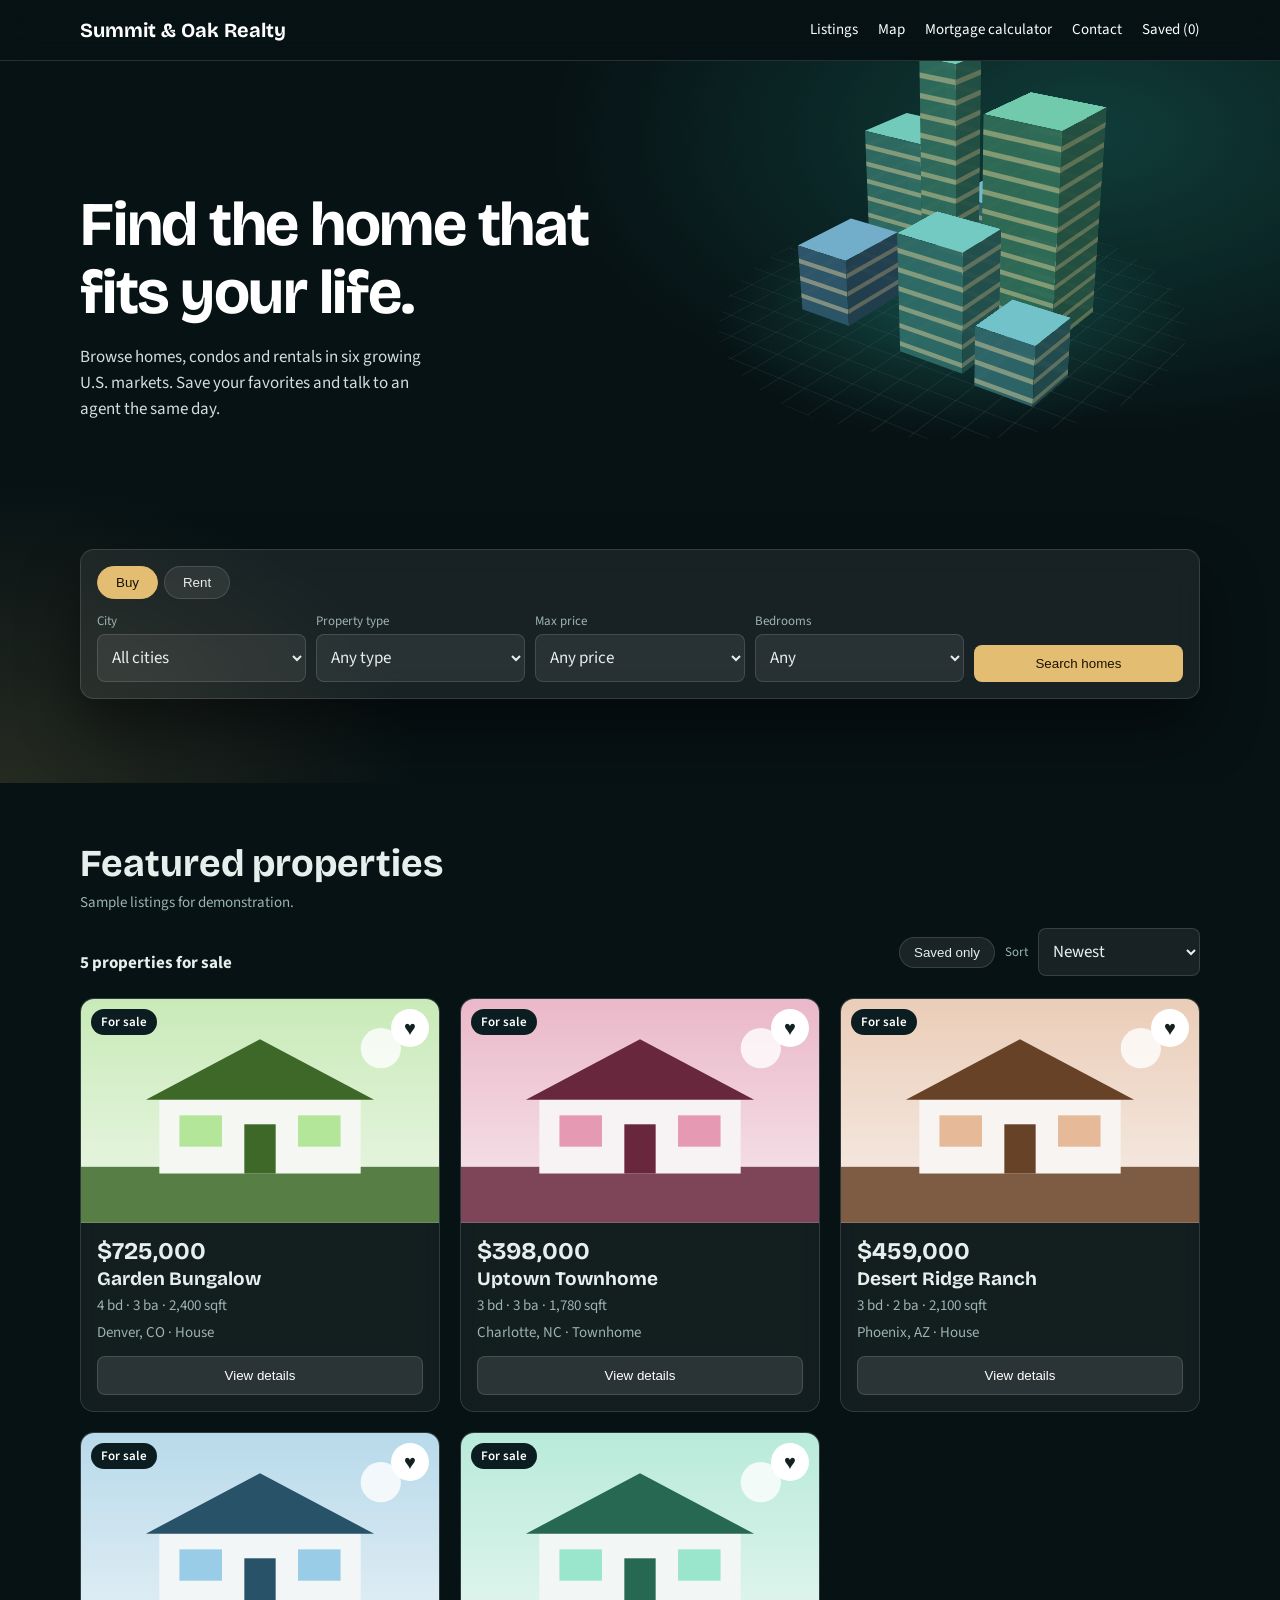
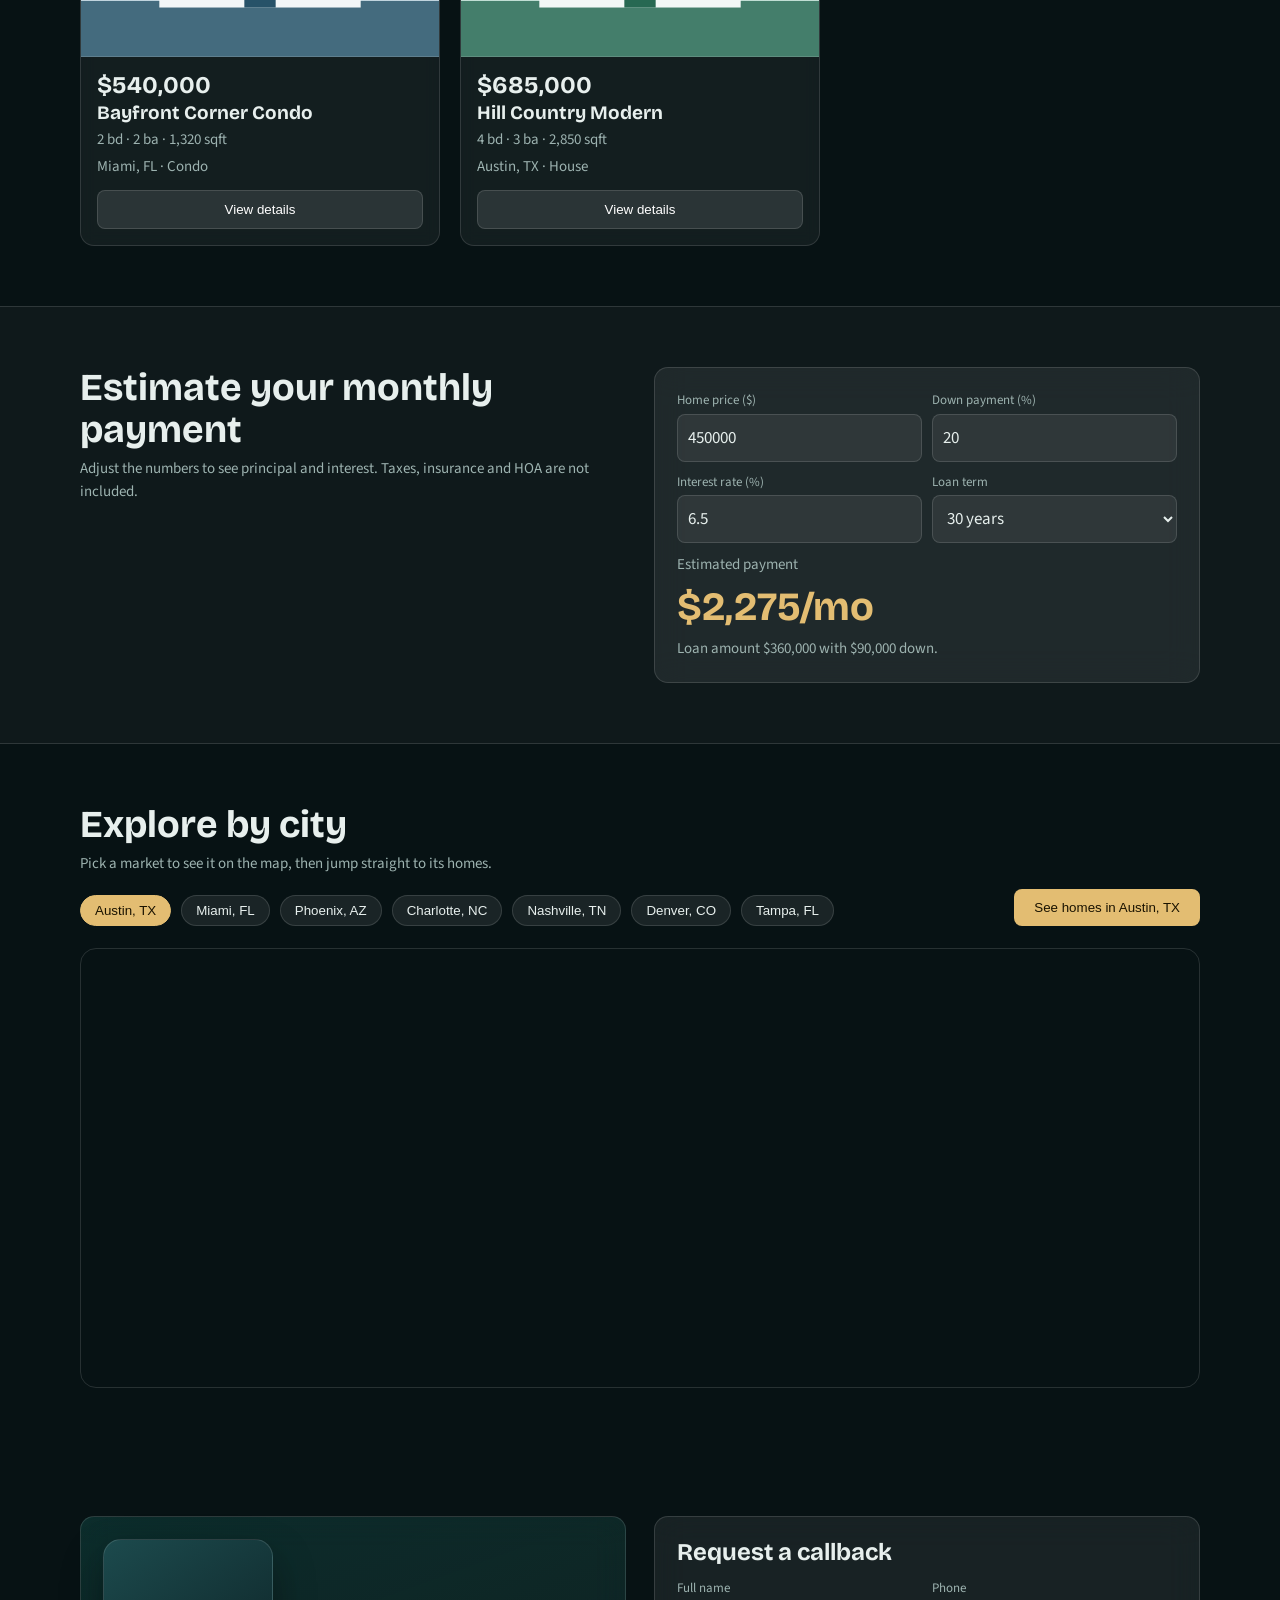
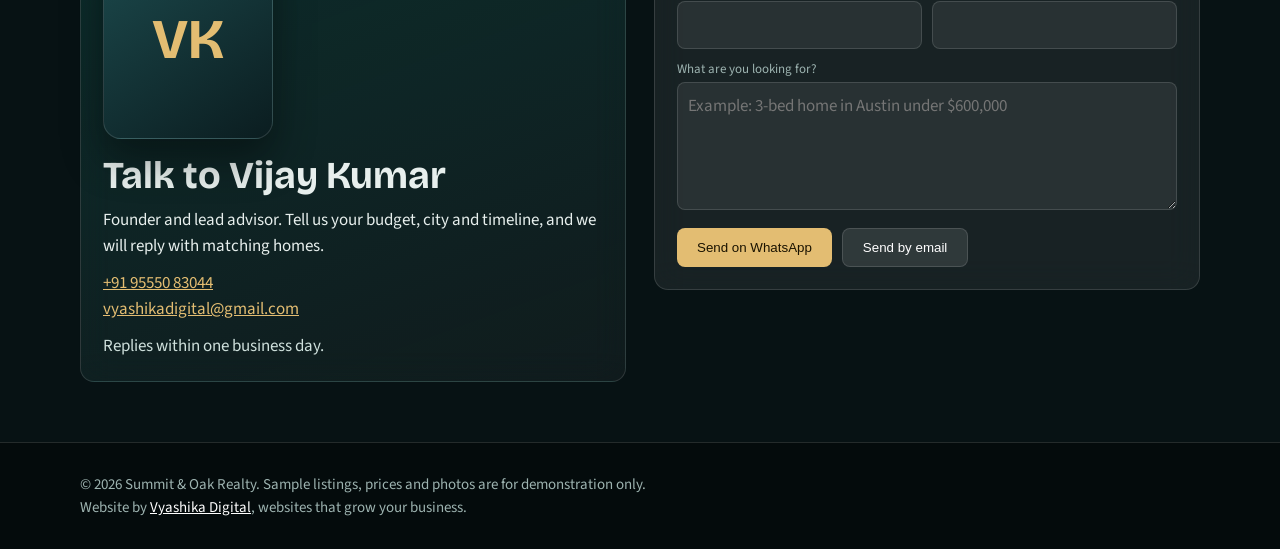
==== index.html @ b4f03bef "Add files via upload" ====
<!DOCTYPE html>
<html lang="en-US">
<head>
<meta charset="utf-8">
<meta name="viewport" content="width=device-width,initial-scale=1">
<title>Summit &amp; Oak Realty | Homes for Sale and Rent (Demo by Vyashika Digital)</title>
<meta name="description" content="Search homes, condos and rentals across top U.S. markets. Save favorites, estimate your mortgage, and contact an agent on WhatsApp or email.">
<link href="https://fonts.googleapis.com/css2?family=Bricolage+Grotesque:wght@500;700&family=Source+Sans+3:wght@400;600&display=swap" rel="stylesheet">
<style>
:root{--pine:#0f3d3e;--mist:#eef3f2;--ink:#14201f;--amber:#e0a526;--line:#d3dddb;--card:#fff;--mute:#566866}
*{box-sizing:border-box;margin:0}
body{font:17px/1.55 "Source Sans 3",system-ui,sans-serif;color:var(--ink);background:var(--mist)}
h1,h2,h3{font-family:"Bricolage Grotesque",system-ui,sans-serif;line-height:1.1}
a{color:inherit}
:focus-visible{outline:3px solid var(--amber);outline-offset:2px}
.w{max-width:1160px;margin:0 auto;padding:0 20px}
header{background:var(--pine);color:#fff;position:sticky;top:0;z-index:5}
header .w{display:flex;align-items:center;justify-content:space-between;height:60px;gap:12px}
.logo{font:700 20px "Bricolage Grotesque";text-decoration:none}
nav{display:flex;gap:20px;align-items:center}
nav a{text-decoration:none;font-size:15px}
.hero{background:var(--pine);color:#fff;padding:56px 0 84px}
.hero h1{font-size:clamp(34px,6vw,62px);max-width:14ch;letter-spacing:-.02em}
.hero p{margin:16px 0 0;max-width:46ch;color:#cfe0dc}
.sb{background:#fff;color:var(--ink);border-radius:14px;margin-top:32px;padding:16px;box-shadow:0 18px 40px rgba(0,0,0,.25)}
.tabs{display:flex;gap:6px;margin-bottom:12px}
.tabs button{border:0;background:var(--mist);padding:8px 18px;border-radius:99px;font:600 15px inherit;cursor:pointer}
.tabs button[aria-pressed=true]{background:var(--pine);color:#fff}
.fg{display:grid;grid-template-columns:repeat(auto-fit,minmax(150px,1fr));gap:10px}
label{font-size:13px;color:var(--mute);display:block;margin-bottom:3px}
select,input,textarea{width:100%;padding:10px;border:1px solid var(--line);border-radius:8px;font:inherit;background:#fff;color:var(--ink)}
.btn{background:var(--amber);color:#1a1300;border:0;border-radius:8px;padding:11px 20px;font:700 16px inherit;cursor:pointer;text-decoration:none;display:inline-block;text-align:center}
.btn.alt{background:var(--pine);color:#fff}
section{padding:60px 0}
h2{font-size:clamp(26px,4vw,38px);margin-bottom:6px}
.bar{display:flex;flex-wrap:wrap;gap:12px;align-items:end;justify-content:space-between;margin:14px 0 22px}
.bar>div{display:flex;gap:10px;align-items:center}
.chip{border:1px solid var(--line);background:#fff;border-radius:99px;padding:7px 14px;font:600 14px inherit;cursor:pointer}
.chip[aria-pressed=true]{background:var(--pine);color:#fff;border-color:var(--pine)}
.grid{display:grid;grid-template-columns:repeat(auto-fill,minmax(280px,1fr));gap:20px}
.card{background:var(--card);border-radius:14px;overflow:hidden;border:1px solid var(--line);display:flex;flex-direction:column}
.card .im{position:relative;cursor:pointer;display:block;width:100%;border:0;padding:0;background:none}
.card svg{display:block;width:100%;height:auto}
.tag{position:absolute;left:10px;top:10px;background:var(--pine);color:#fff;font-size:13px;font-weight:600;padding:3px 10px;border-radius:99px}
.fav{position:absolute;right:10px;top:10px;width:38px;height:38px;border-radius:50%;border:0;background:#fff;font-size:20px;cursor:pointer;color:var(--mute)}
.fav[aria-pressed=true]{color:#d6336c}
.cb{padding:14px 16px 16px;display:grid;gap:4px}
.pr{font:700 24px "Bricolage Grotesque"}
.sp{color:var(--mute);font-size:15px}
.empty{padding:40px;text-align:center;background:#fff;border-radius:14px;border:1px dashed var(--line);grid-column:1/-1}
.two{display:grid;grid-template-columns:repeat(auto-fit,minmax(300px,1fr));gap:28px;align-items:start}
.panel{background:#fff;border:1px solid var(--line);border-radius:14px;padding:22px}
.out{font:700 40px "Bricolage Grotesque";color:var(--pine);margin:6px 0}
.row{display:grid;grid-template-columns:1fr 1fr;gap:10px;margin-bottom:10px}
.agent{background:var(--pine);color:#fff}
.agent a{color:var(--amber)}
dialog{border:0;border-radius:16px;max-width:620px;width:calc(100% - 24px);padding:0}
dialog::backdrop{background:rgba(10,25,25,.6)}
.dc{padding:18px 20px 22px;display:grid;gap:10px}
.x{position:absolute;right:10px;top:10px;border:0;background:#fff;width:38px;height:38px;border-radius:50%;font-size:20px;cursor:pointer}
footer{background:var(--ink);color:#b9c7c4;padding:30px 0;font-size:15px}
footer a{color:#fff}
.ok{color:#0a7a4b;font-weight:600}
@media(max-width:640px){nav a.h{display:none}}
@media(prefers-reduced-motion:no-preference){.card{transition:transform .15s}.card:hover{transform:translateY(-3px)}}

body{background:#071214;color:#e7efed}
:root{--pine:#0b1d20;--mist:#071214;--ink:#e7efed;--line:rgba(255,255,255,.13);--card:rgba(255,255,255,.05);--mute:#9db3b0;--amber:#e3bd72}
header{background:rgba(7,18,20,.72);backdrop-filter:blur(14px);border-bottom:1px solid var(--line)}
.hero{background:radial-gradient(900px 500px at 85% 10%,rgba(45,212,191,.22),transparent 60%),radial-gradient(700px 500px at 0 100%,rgba(227,189,114,.14),transparent 60%),#071214;overflow:hidden}
.hero .w{display:grid;grid-template-columns:1.1fr .9fr;gap:20px;align-items:center}
.hero .sb{grid-column:1/-1}
.sb,.panel,.empty{background:rgba(255,255,255,.07);backdrop-filter:blur(16px);border:1px solid var(--line);color:var(--ink)}
.sb{box-shadow:0 30px 60px rgba(0,0,0,.45)}
.tabs button,.chip{background:rgba(255,255,255,.08);color:var(--ink);border:1px solid var(--line)}
.tabs button[aria-pressed=true],.chip[aria-pressed=true]{background:var(--amber);color:#1a1300;border-color:var(--amber)}
select,input,textarea{background:rgba(255,255,255,.07);color:var(--ink);border-color:var(--line)}
select option{background:#0b1d20;color:#e7efed}
.btn.alt{background:rgba(255,255,255,.1);color:#fff;border:1px solid var(--line)}
.card{background:var(--card);backdrop-filter:blur(8px);will-change:transform}
.card:hover{box-shadow:0 24px 50px rgba(0,0,0,.45)}
#calc{border-block:1px solid var(--line)}
.out{color:var(--amber)}
.agent{background:linear-gradient(160deg,rgba(45,212,191,.14),rgba(255,255,255,.04))}
dialog{background:#0d2024;color:var(--ink);border:1px solid var(--line)}
.fav,.x{color:#14201f}
footer{background:#040b0c;color:#9db3b0;border-top:1px solid var(--line)}
.mapf{width:100%;height:440px;border:1px solid var(--line);border-radius:16px}
.ph{position:relative;width:170px;height:200px;border-radius:18px;overflow:hidden;margin-bottom:16px;border:1px solid var(--line);background:linear-gradient(145deg,#1c4a4d,#0b1d20);display:grid;place-items:center;font:700 56px "Bricolage Grotesque";color:var(--amber);box-shadow:0 20px 40px rgba(0,0,0,.4);will-change:transform}
.ph img{position:absolute;inset:0;width:100%;height:100%;object-fit:cover}
.scene{height:380px;perspective:1100px;display:flex;align-items:center;justify-content:center}
.world{position:relative;width:0;height:0;transform-style:preserve-3d;transform:rotateX(62deg) rotateZ(35deg);animation:spin 48s linear infinite}
.scene:hover .world{animation-play-state:paused}
.gp{position:absolute;left:-230px;top:-230px;width:460px;height:460px;border-radius:50%;background:radial-gradient(circle,rgba(45,212,191,.22),transparent 70%),repeating-linear-gradient(0deg,rgba(255,255,255,.07) 0 1px,transparent 1px 30px),repeating-linear-gradient(90deg,rgba(255,255,255,.07) 0 1px,transparent 1px 30px)}
.b{position:absolute;transform-style:preserve-3d}
.f{display:block;position:absolute;left:0;top:0;transform-origin:0 0;background:hsla(var(--h),40%,30%,.94)}
.s1,.s2{background-image:repeating-linear-gradient(0deg,transparent 0 14px,rgba(255,226,160,.4) 14px 19px)}
.s2{filter:brightness(.72)}
.tp{background:hsl(var(--h),45%,62%)}
@keyframes spin{to{transform:rotateX(62deg) rotateZ(395deg)}}
@media(prefers-reduced-motion:reduce){.world{animation:none}}
@media(max-width:820px){.hero .w{grid-template-columns:1fr}.scene{height:280px;transform:scale(.8)}}
</style>
</head>
<body>
<header><div class="w"><a class="logo" href="#top">Summit &amp; Oak Realty</a>
<nav><a class="h" href="#listings">Listings</a><a class="h" href="#map">Map</a><a class="h" href="#calc">Mortgage calculator</a><a class="h" href="#contact">Contact</a><a href="#listings" id="savedNav">Saved (0)</a></nav></div></header>

<main id="top">
<div class="hero"><div class="w">
<div><h1>Find the home that fits your life.</h1>
<p>Browse homes, condos and rentals in six growing U.S. markets. Save your favorites and talk to an agent the same day.</p></div><div class="scene" id="scene" aria-hidden="true"><div class="world" id="world"><div class="gp"></div></div></div>
<form class="sb" id="sf" aria-label="Property search">
<div class="tabs" role="group" aria-label="Listing type"><button type="button" data-m="buy" aria-pressed="true">Buy</button><button type="button" data-m="rent" aria-pressed="false">Rent</button></div>
<div class="fg">
<div><label for="fc">City</label><select id="fc"><option value="">All cities</option></select></div>
<div><label for="ft">Property type</label><select id="ft"><option value="">Any type</option><option>House</option><option>Condo</option><option>Townhome</option></select></div>
<div><label for="fp">Max price</label><select id="fp"></select></div>
<div><label for="fb">Bedrooms</label><select id="fb"><option value="0">Any</option><option value="1">1+</option><option value="2">2+</option><option value="3">3+</option><option value="4">4+</option></select></div>
<div style="align-self:end"><button class="btn" style="width:100%" type="submit">Search homes</button></div>
</div></form></div></div>

<section id="listings"><div class="w">
<h2>Featured properties</h2>
<p class="sp">Sample listings for demonstration.</p>
<div class="bar"><div><strong id="count"></strong></div>
<div><button class="chip" id="savedOnly" aria-pressed="false">Saved only</button>
<label for="so" style="margin:0">Sort</label><select id="so" style="width:auto"><option value="new">Newest</option><option value="lo">Price: low to high</option><option value="hi">Price: high to low</option><option value="sq">Largest first</option></select></div></div>
<div class="grid" id="grid" aria-live="polite"></div>
</div></section>

<section id="calc" style="background:rgba(255,255,255,.03)"><div class="w two">
<div><h2>Estimate your monthly payment</h2><p class="sp">Adjust the numbers to see principal and interest. Taxes, insurance and HOA are not included.</p></div>
<div class="panel">
<div class="row"><div><label for="cp">Home price ($)</label><input id="cp" type="number" value="450000" min="0"></div><div><label for="cd">Down payment (%)</label><input id="cd" type="number" value="20" min="0" max="100"></div></div>
<div class="row"><div><label for="cr">Interest rate (%)</label><input id="cr" type="number" value="6.5" step="0.05" min="0"></div><div><label for="cy">Loan term</label><select id="cy"><option value="30">30 years</option><option value="20">20 years</option><option value="15">15 years</option></select></div></div>
<div class="sp">Estimated payment</div><div class="out" id="cout">$0</div><div class="sp" id="cnote"></div>
</div></div></section>

<section id="map"><div class="w"><h2>Explore by city</h2><p class="sp">Pick a market to see it on the map, then jump straight to its homes.</p>
<div class="bar"><div id="mchips" style="flex-wrap:wrap"></div><button class="btn" id="mgo"></button></div>
<iframe id="mframe" class="mapf" title="Map of the selected city" loading="lazy" referrerpolicy="no-referrer-when-downgrade"></iframe></div></section>
<section id="contact"><div class="w two">
<div class="panel agent"><div class="ph" id="ph"><img src="agent.jpg" alt="Vijay Kumar, founder and lead advisor" onerror="this.remove()"><span>VK</span></div><h2>Talk to Vijay Kumar</h2>
<p style="margin:10px 0">Founder and lead advisor. Tell us your budget, city and timeline, and we will reply with matching homes.</p>
<p><a id="aph" href="#">+91 95550 83044</a><br><a id="aem" href="#">vyashikadigital@gmail.com</a></p>
<p style="margin-top:10px;color:#cfe0dc">Replies within one business day.</p></div>
<form class="panel" id="cf"><h3 style="margin-bottom:12px;font-size:24px">Request a callback</h3>
<div class="row"><div><label for="cn">Full name</label><input id="cn" required></div><div><label for="cph">Phone</label><input id="cph" type="tel" required></div></div>
<div style="margin-bottom:10px"><label for="cm">What are you looking for?</label><textarea id="cm" rows="4" required placeholder="Example: 3-bed home in Austin under $600,000"></textarea></div>
<div style="display:flex;gap:10px;flex-wrap:wrap"><button class="btn" data-ch="wa" type="submit">Send on WhatsApp</button><button class="btn alt" data-ch="em" type="submit">Send by email</button></div>
<p class="ok" id="cok" role="status"></p></form>
</div></section>
</main>

<footer><div class="w">&copy; <span id="yr"></span> Summit &amp; Oak Realty. Sample listings, prices and photos are for demonstration only.<br>Website by <a href="https://www.vyashikadigital.com">Vyashika Digital</a>, websites that grow your business.</div></footer>

<dialog id="dlg" aria-label="Property details"><button class="x" id="dx" aria-label="Close">&times;</button><div id="dbody"></div></dialog>

<script>
const CFG={wa:"919555083044",email:"vyashikadigital@gmail.com",brand:"Summit & Oak Realty"};
const L=[
{id:1,t:"Hill Country Modern",c:"Austin, TX",y:"House",m:"buy",p:685000,b:4,ba:3,s:2850,h:160,n:"Open floor plan, chef's kitchen, covered patio and a two-car garage near top-rated schools."},
{id:2,t:"Bayfront Corner Condo",c:"Miami, FL",y:"Condo",m:"buy",p:540000,b:2,ba:2,s:1320,h:200,n:"Floor-to-ceiling windows, water views, a resort-style pool and 24-hour concierge."},
{id:3,t:"Desert Ridge Ranch",c:"Phoenix, AZ",y:"House",m:"buy",p:459000,b:3,ba:2,s:2100,h:25,n:"Single-story home with a pool, solar panels and a low-maintenance desert yard."},
{id:4,t:"Uptown Townhome",c:"Charlotte, NC",y:"Townhome",m:"buy",p:398000,b:3,ba:3,s:1780,h:340,n:"Walkable to light rail, restaurants and parks. Rooftop deck and attached garage."},
{id:5,t:"Music Row Loft",c:"Nashville, TN",y:"Condo",m:"rent",p:2450,b:1,ba:1,s:920,h:280,n:"Exposed brick, 12-foot ceilings, in-unit laundry and pet-friendly building."},
{id:6,t:"Garden Bungalow",c:"Denver, CO",y:"House",m:"buy",p:725000,b:4,ba:3,s:2400,h:100,n:"Renovated 1940s bungalow with a fenced yard and finished basement."},
{id:7,t:"Harbor View Apartment",c:"Tampa, FL",y:"Condo",m:"rent",p:2980,b:2,ba:2,s:1210,h:180,n:"Balcony, gym, covered parking and a short walk to the Riverwalk."},
{id:8,t:"Family Craftsman",c:"Austin, TX",y:"House",m:"rent",p:3650,b:4,ba:3,s:2300,h:40,n:"Available now. Large yard, two living areas, close to downtown."},
{id:9,t:"Midtown Townhome",c:"Denver, CO",y:"Townhome",m:"rent",p:3100,b:3,ba:2,s:1650,h:300,n:"Bright end unit with a private patio and two reserved parking spots."}];
const $=id=>document.getElementById(id),$$=s=>[...document.querySelectorAll(s)];
let mode="buy",saved=new Set(),onlySaved=false;
try{saved=new Set(JSON.parse(localStorage.getItem("so_saved")||"[]"))}catch(e){}
const store=()=>{try{localStorage.setItem("so_saved",JSON.stringify([...saved]))}catch(e){}};
const money=n=>"$"+n.toLocaleString("en-US");
const price=x=>x.m==="rent"?money(x.p)+"/mo":money(x.p);
const wa=m=>"https://wa.me/"+CFG.wa+"?text="+encodeURIComponent(m);
const mail=(s,m)=>"mailto:"+CFG.email+"?subject="+encodeURIComponent(s)+"&body="+encodeURIComponent(m);
function art(h){return `<svg viewBox="0 0 320 200" role="img" aria-label="Illustration of the property"><defs><linearGradient id="g${h}" x1="0" y1="0" x2="0" y2="1"><stop offset="0" stop-color="hsl(${h},55%,82%)"/><stop offset="1" stop-color="hsl(${h},45%,94%)"/></linearGradient></defs><rect width="320" height="200" fill="url(#g${h})"/><circle cx="268" cy="44" r="18" fill="#fff" opacity=".8"/><rect y="150" width="320" height="50" fill="hsl(${h},30%,38%)"/><rect x="70" y="86" width="180" height="70" fill="hsl(${h},25%,96%)"/><polygon points="58,90 160,36 262,90" fill="hsl(${h},45%,28%)"/><rect x="146" y="112" width="28" height="44" fill="hsl(${h},45%,28%)"/><rect x="88" y="104" width="38" height="28" fill="hsl(${h},60%,75%)"/><rect x="194" y="104" width="38" height="28" fill="hsl(${h},60%,75%)"/></svg>`}
function init(){
 [...new Set(L.map(x=>x.c))].sort().forEach(c=>$("fc").add(new Option(c,c)));
 $("yr").textContent=new Date().getFullYear();
 $("aph").href=wa("Hi, I'd like to talk about a property.");$("aem").href="mailto:"+CFG.email;
 setPrices();calc();render();
}
function setPrices(){
 const o=mode==="buy"?[["Any price",0],["$400,000",400000],["$600,000",600000],["$800,000",800000]]:[["Any price",0],["$2,500/mo",2500],["$3,000/mo",3000],["$3,500/mo",3500]];
 $("fp").innerHTML=o.map(a=>`<option value="${a[1]}">${a[0]}</option>`).join("");
}
function list(){
 let r=L.filter(x=>x.m===mode);
 const c=$("fc").value,t=$("ft").value,p=+$("fp").value,b=+$("fb").value;
 if(c)r=r.filter(x=>x.c===c);if(t)r=r.filter(x=>x.y===t);if(p)r=r.filter(x=>x.p<=p);if(b)r=r.filter(x=>x.b>=b);
 if(onlySaved)r=r.filter(x=>saved.has(x.id));
 const s=$("so").value;
 if(s==="lo")r.sort((a,b)=>a.p-b.p);else if(s==="hi")r.sort((a,b)=>b.p-a.p);else if(s==="sq")r.sort((a,b)=>b.s-a.s);else r.sort((a,b)=>b.id-a.id);
 return r;
}
function render(){
 const r=list();
 $("count").textContent=r.length+(r.length===1?" property":" properties")+(mode==="buy"?" for sale":" for rent");
 $("savedNav").textContent="Saved ("+saved.size+")";
 $("grid").innerHTML=r.length?r.map(x=>`<article class="card"><div class="im"><button class="im" data-open="${x.id}" aria-label="View details for ${x.t}">${art(x.h)}</button><span class="tag">${x.m==="buy"?"For sale":"For rent"}</span><button class="fav" data-fav="${x.id}" aria-pressed="${saved.has(x.id)}" aria-label="Save ${x.t}">&#9829;</button></div><div class="cb"><div class="pr">${price(x)}</div><h3 style="font-size:19px">${x.t}</h3><div class="sp">${x.b} bd &middot; ${x.ba} ba &middot; ${x.s.toLocaleString("en-US")} sqft</div><div class="sp">${x.c} &middot; ${x.y}</div><button class="btn alt" data-open="${x.id}" style="margin-top:8px">View details</button></div></article>`).join(""):`<div class="empty"><h3>No matches yet</h3><p class="sp" style="margin:6px 0 12px">Try a different city, a higher price or fewer bedrooms.</p><button class="btn" id="reset">Clear filters</button></div>`;
}
function openP(id){
 const x=L.find(v=>v.id===id),q="Hi, I'm interested in "+x.t+" ("+x.c+", "+price(x)+"). Is it still available?";
 $("dbody").innerHTML=`${art(x.h)}<div class="dc"><div class="pr">${price(x)}</div><h3 style="font-size:24px">${x.t}</h3><div class="sp">${x.c} &middot; ${x.y} &middot; ${x.b} bd &middot; ${x.ba} ba &middot; ${x.s.toLocaleString("en-US")} sqft</div><p>${x.n}</p><div style="display:flex;gap:10px;flex-wrap:wrap"><a class="btn" href="${wa(q)}" target="_blank" rel="noopener">Ask on WhatsApp</a><a class="btn alt" href="${mail("Inquiry: "+x.t,q)}">Email an agent</a></div></div>`;
 $("dlg").showModal();
}
function calc(){
 const P=+$("cp").value||0,d=Math.min(Math.max(+$("cd").value||0,0),100),r=(+$("cr").value||0)/1200,n=(+$("cy").value)*12,L0=P*(1-d/100);
 const m=r?L0*r/(1-Math.pow(1+r,-n)):L0/n;
 $("cout").textContent=money(Math.round(m))+"/mo";
 $("cnote").textContent="Loan amount "+money(Math.round(L0))+" with "+money(Math.round(P-L0))+" down.";
}
$("sf").addEventListener("submit",e=>{e.preventDefault();render();$("listings").scrollIntoView({behavior:"smooth"})});
$$(".tabs button").forEach(b=>b.addEventListener("click",()=>{mode=b.dataset.m;$$(".tabs button").forEach(k=>k.setAttribute("aria-pressed",k===b));setPrices();render()}));
["fc","ft","fp","fb","so"].forEach(i=>$(i).addEventListener("change",render));
$("savedOnly").addEventListener("click",e=>{onlySaved=!onlySaved;e.currentTarget.setAttribute("aria-pressed",onlySaved);render()});
$("savedNav").addEventListener("click",()=>{onlySaved=true;$("savedOnly").setAttribute("aria-pressed","true");render()});
$("grid").addEventListener("click",e=>{
 const o=e.target.closest("[data-open]"),f=e.target.closest("[data-fav]");
 if(o)openP(+o.dataset.open);
 if(f){const id=+f.dataset.fav;saved.has(id)?saved.delete(id):saved.add(id);store();render()}
 if(e.target.id==="reset"){["fc","ft","fp"].forEach(i=>$(i).value="");$("fb").value="0";onlySaved=false;$("savedOnly").setAttribute("aria-pressed","false");render()}
});
$("dx").addEventListener("click",()=>$("dlg").close());
$("dlg").addEventListener("click",e=>{if(e.target===$("dlg"))$("dlg").close()});
["cp","cd","cr","cy"].forEach(i=>$(i).addEventListener("input",calc));
$("cf").addEventListener("submit",e=>{
 e.preventDefault();
 const ch=e.submitter&&e.submitter.dataset.ch,m="Name: "+$("cn").value+"\nPhone: "+$("cph").value+"\n"+$("cm").value;
 if(ch==="em")location.href=mail("Property inquiry from "+$("cn").value,m);else window.open(wa(m),"_blank","noopener");
 $("cok").textContent="Thanks, "+$("cn").value+". Your message is ready to send.";
});
init();
(function(){
const W=$("world");
[[-130,-100,70,70,150,170],[-40,-120,60,60,90,190],[40,-70,80,80,210,160],[-120,10,60,80,70,200],[10,40,70,60,120,175],[100,50,60,60,60,185],[-30,-30,40,40,250,165]].forEach(([x,y,w,d,h,hu])=>{
 const b=document.createElement("div");b.className="b";b.style.cssText=`left:${x}px;top:${y}px;width:${w}px;height:${d}px`;
 const f=(c,a,z,t)=>`<i class="f ${c}" style="width:${a}px;height:${z}px;--h:${hu};transform:${t}"></i>`;
 b.innerHTML=f("s1",w,h,"rotateX(90deg)")+f("s1",w,h,`translateY(${d}px) rotateX(90deg)`)+f("s2",d,h,"rotateZ(90deg) rotateX(90deg)")+f("s2",d,h,`translateX(${w}px) rotateZ(90deg) rotateX(90deg)`)+f("tp",w,d,`translateZ(${h}px)`);
 W.appendChild(b);
});
if(matchMedia("(hover:hover)").matches){
 const tilt=(el,k)=>{
  el.addEventListener("pointermove",e=>{const c=(el.id==="grid"?e.target.closest(".card"):el);if(!c)return;const r=c.getBoundingClientRect(),px=(e.clientX-r.left)/r.width-.5,py=(e.clientY-r.top)/r.height-.5;c.style.transform=`perspective(900px) rotateY(${px*k}deg) rotateX(${-py*k}deg)`});
  el.addEventListener("pointerout",e=>{const c=(el.id==="grid"?e.target.closest(".card"):el);if(c&&!c.contains(e.relatedTarget))c.style.transform=""});
 };
 tilt($("grid"),10);tilt($("ph"),14);
}
const cities=[...new Set(L.map(x=>x.c))];let cur="";
function setMap(c){cur=c;$("mframe").src="https://maps.google.com/maps?q="+encodeURIComponent(c)+"&z=11&output=embed";$$("#mchips .chip").forEach(b=>b.setAttribute("aria-pressed",b.dataset.c===c));$("mgo").textContent="See homes in "+c}
$("mchips").innerHTML=cities.map(c=>`<button class="chip" data-c="${c}" aria-pressed="false">${c}</button>`).join("");
$("mchips").addEventListener("click",e=>{const b=e.target.closest("[data-c]");if(b)setMap(b.dataset.c)});
$("mgo").addEventListener("click",()=>{$("fc").value=cur;onlySaved=false;$("savedOnly").setAttribute("aria-pressed","false");render();$("listings").scrollIntoView({behavior:"smooth"})});
setMap(cities[0]);
})();
</script>
</body>
</html>
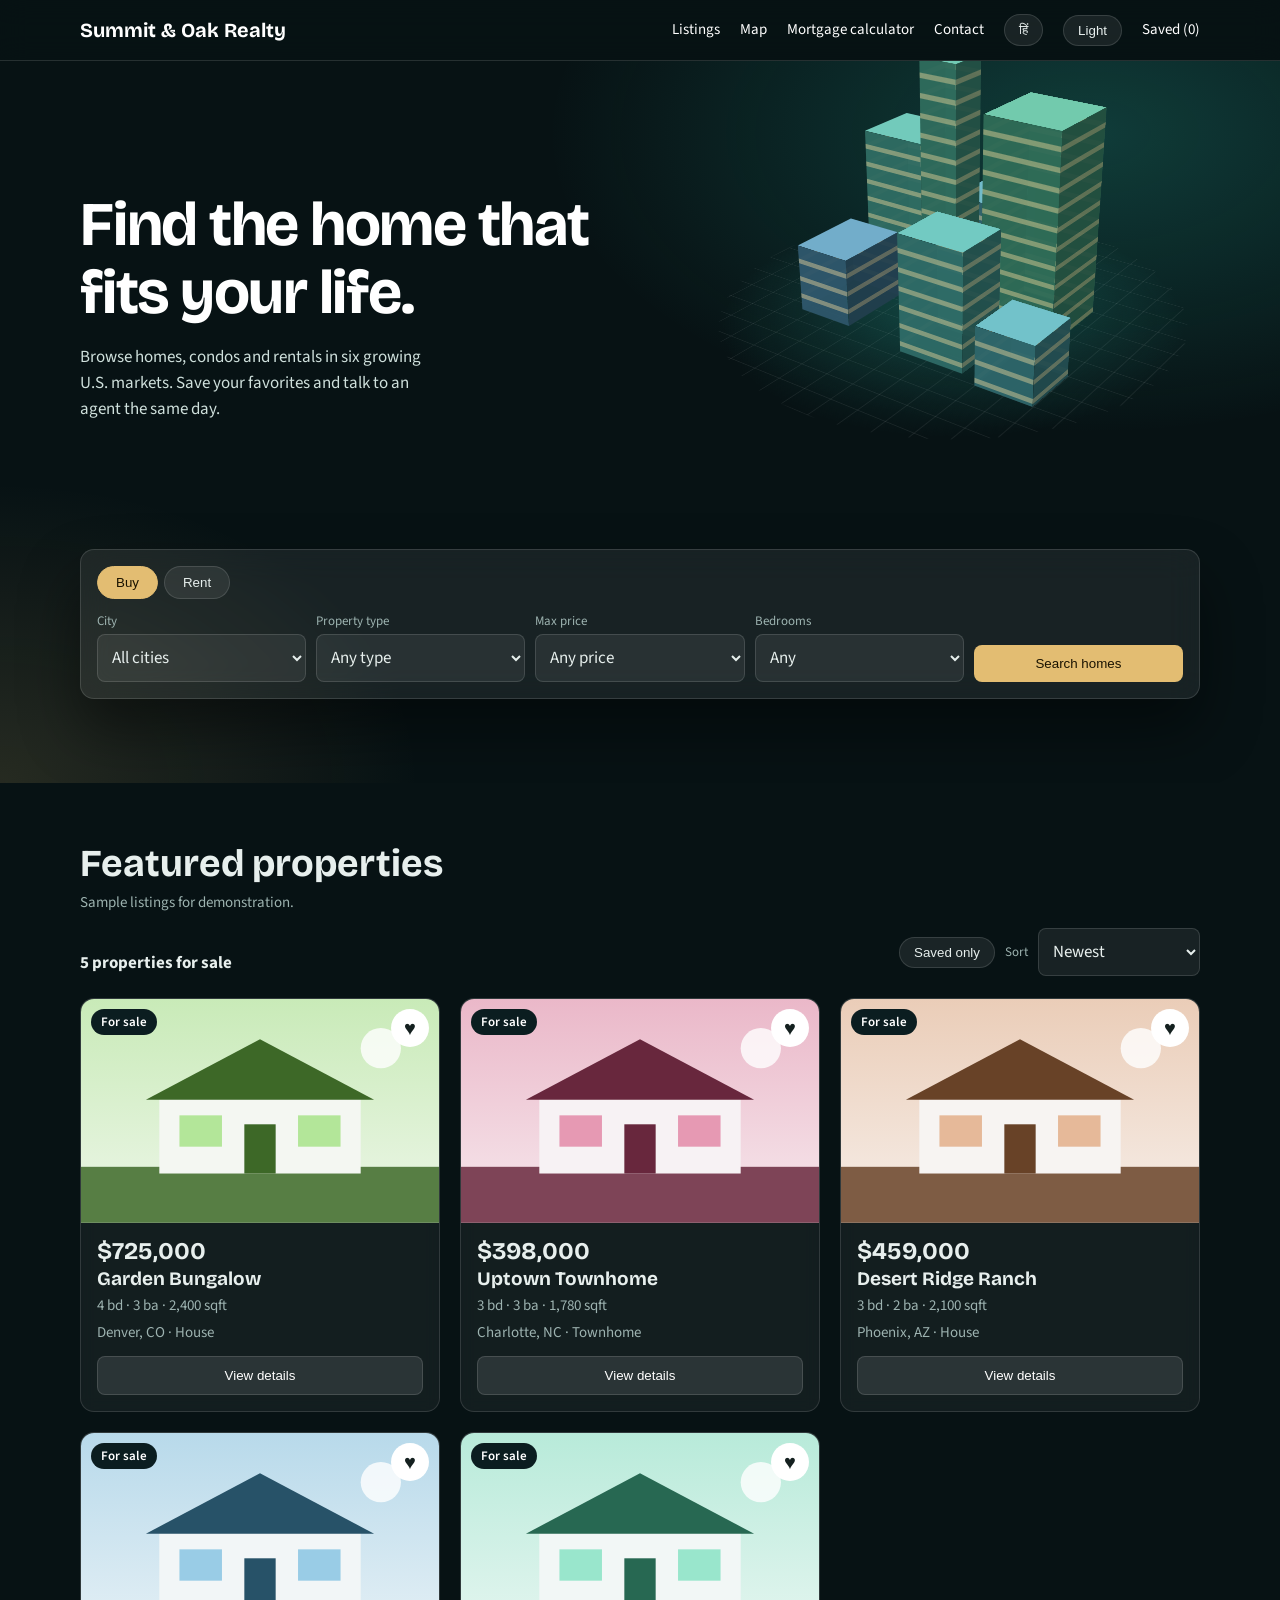
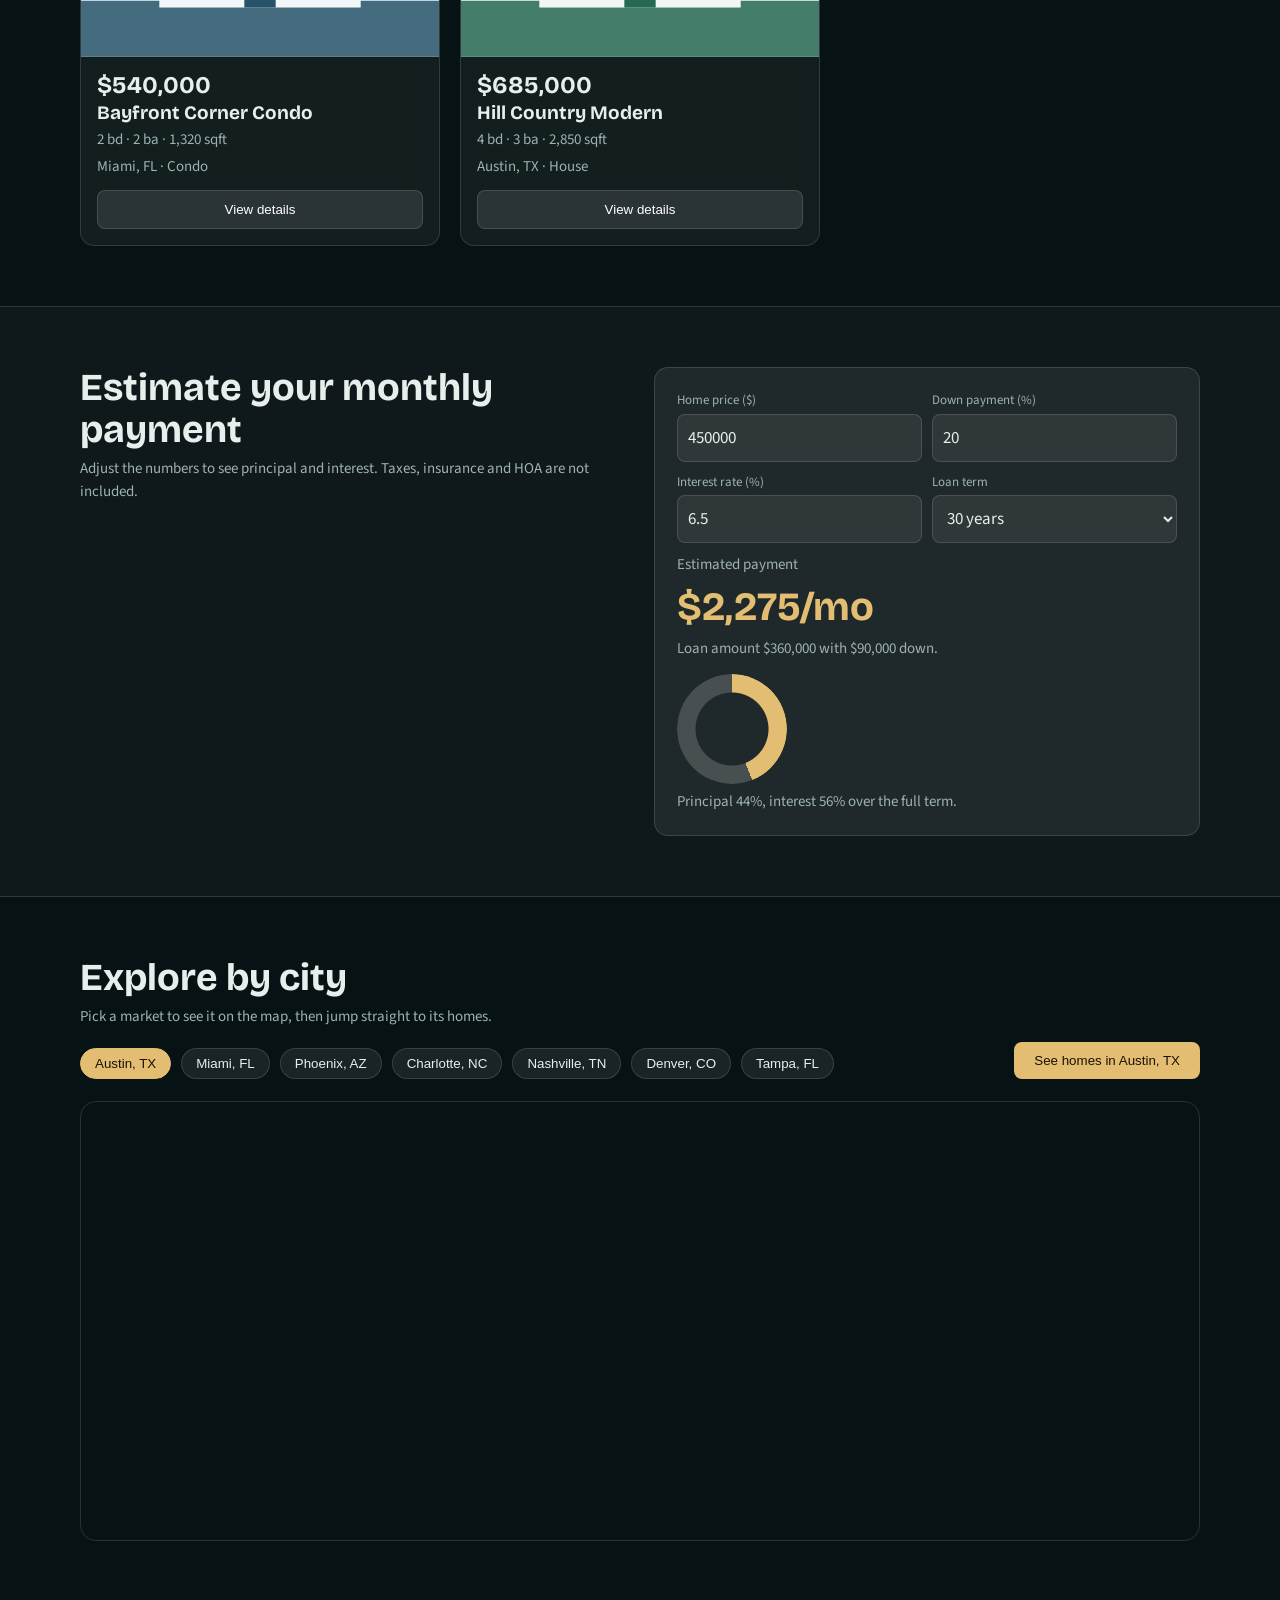
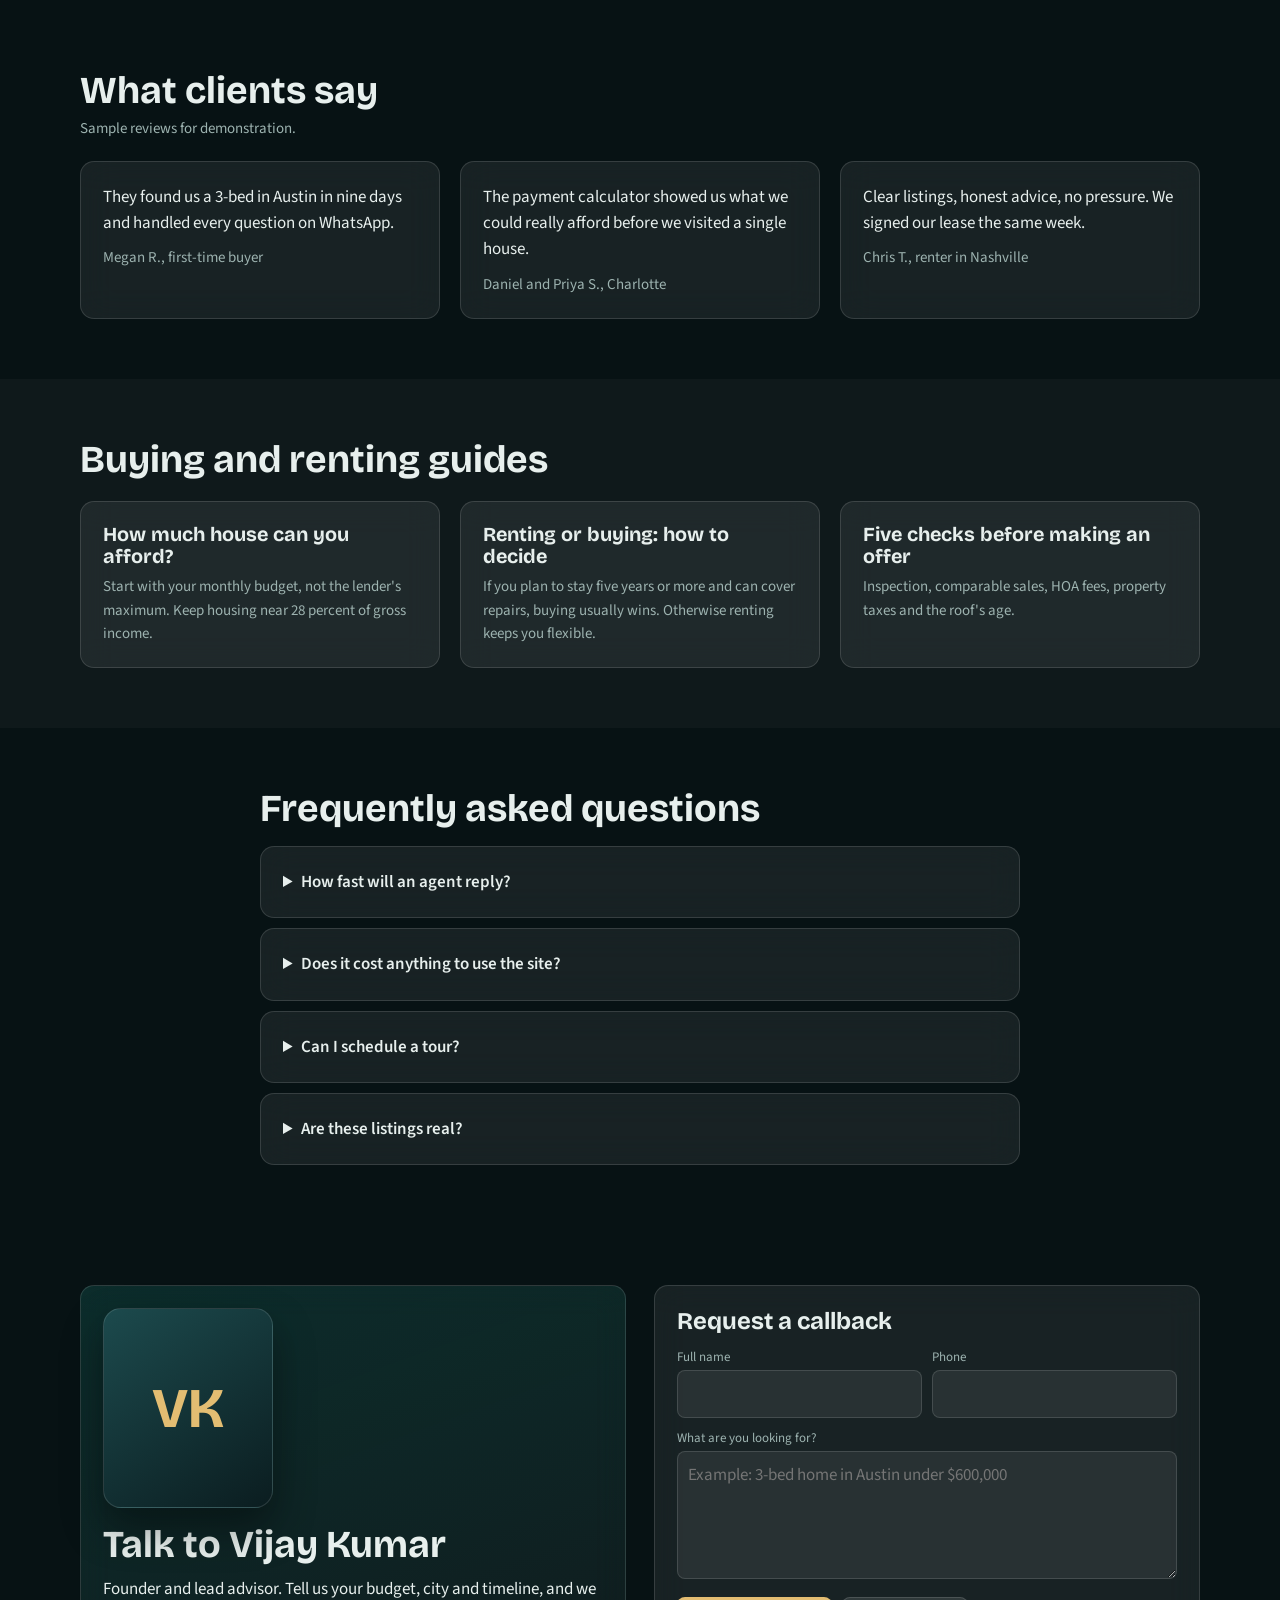
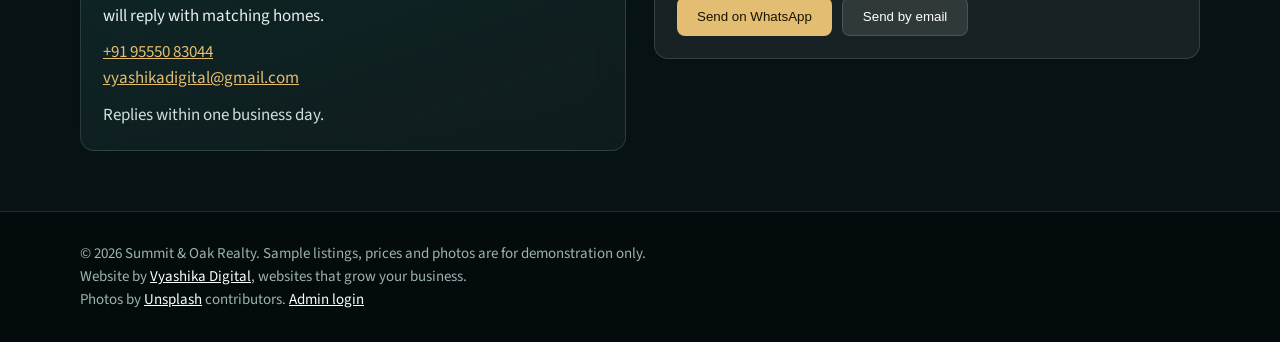
==== commit 4db0912d: "Add files via upload" ====
--- a/index.html
+++ b/index.html
@@ -5,110 +5,21 @@
 <meta name="viewport" content="width=device-width,initial-scale=1">
 <title>Summit &amp; Oak Realty | Homes for Sale and Rent (Demo by Vyashika Digital)</title>
 <meta name="description" content="Search homes, condos and rentals across top U.S. markets. Save favorites, estimate your mortgage, and contact an agent on WhatsApp or email.">
+<meta property="og:title" content="Summit &amp; Oak Realty | Homes for Sale and Rent">
+<meta property="og:description" content="Search homes, condos and rentals in top U.S. markets. Estimate your payment and contact an agent on WhatsApp.">
+<meta property="og:type" content="website">
+<meta name="theme-color" content="#071214">
+<link rel="icon" href="data:image/svg+xml,%3Csvg xmlns=%22http://www.w3.org/2000/svg%22 viewBox=%220 0 100 100%22%3E%3Ctext y=%22.9em%22 font-size=%2290%22%3E%F0%9F%8F%A0%3C/text%3E%3C/svg%3E">
 <link href="https://fonts.googleapis.com/css2?family=Bricolage+Grotesque:wght@500;700&family=Source+Sans+3:wght@400;600&display=swap" rel="stylesheet">
-<style>
-:root{--pine:#0f3d3e;--mist:#eef3f2;--ink:#14201f;--amber:#e0a526;--line:#d3dddb;--card:#fff;--mute:#566866}
-*{box-sizing:border-box;margin:0}
-body{font:17px/1.55 "Source Sans 3",system-ui,sans-serif;color:var(--ink);background:var(--mist)}
-h1,h2,h3{font-family:"Bricolage Grotesque",system-ui,sans-serif;line-height:1.1}
-a{color:inherit}
-:focus-visible{outline:3px solid var(--amber);outline-offset:2px}
-.w{max-width:1160px;margin:0 auto;padding:0 20px}
-header{background:var(--pine);color:#fff;position:sticky;top:0;z-index:5}
-header .w{display:flex;align-items:center;justify-content:space-between;height:60px;gap:12px}
-.logo{font:700 20px "Bricolage Grotesque";text-decoration:none}
-nav{display:flex;gap:20px;align-items:center}
-nav a{text-decoration:none;font-size:15px}
-.hero{background:var(--pine);color:#fff;padding:56px 0 84px}
-.hero h1{font-size:clamp(34px,6vw,62px);max-width:14ch;letter-spacing:-.02em}
-.hero p{margin:16px 0 0;max-width:46ch;color:#cfe0dc}
-.sb{background:#fff;color:var(--ink);border-radius:14px;margin-top:32px;padding:16px;box-shadow:0 18px 40px rgba(0,0,0,.25)}
-.tabs{display:flex;gap:6px;margin-bottom:12px}
-.tabs button{border:0;background:var(--mist);padding:8px 18px;border-radius:99px;font:600 15px inherit;cursor:pointer}
-.tabs button[aria-pressed=true]{background:var(--pine);color:#fff}
-.fg{display:grid;grid-template-columns:repeat(auto-fit,minmax(150px,1fr));gap:10px}
-label{font-size:13px;color:var(--mute);display:block;margin-bottom:3px}
-select,input,textarea{width:100%;padding:10px;border:1px solid var(--line);border-radius:8px;font:inherit;background:#fff;color:var(--ink)}
-.btn{background:var(--amber);color:#1a1300;border:0;border-radius:8px;padding:11px 20px;font:700 16px inherit;cursor:pointer;text-decoration:none;display:inline-block;text-align:center}
-.btn.alt{background:var(--pine);color:#fff}
-section{padding:60px 0}
-h2{font-size:clamp(26px,4vw,38px);margin-bottom:6px}
-.bar{display:flex;flex-wrap:wrap;gap:12px;align-items:end;justify-content:space-between;margin:14px 0 22px}
-.bar>div{display:flex;gap:10px;align-items:center}
-.chip{border:1px solid var(--line);background:#fff;border-radius:99px;padding:7px 14px;font:600 14px inherit;cursor:pointer}
-.chip[aria-pressed=true]{background:var(--pine);color:#fff;border-color:var(--pine)}
-.grid{display:grid;grid-template-columns:repeat(auto-fill,minmax(280px,1fr));gap:20px}
-.card{background:var(--card);border-radius:14px;overflow:hidden;border:1px solid var(--line);display:flex;flex-direction:column}
-.card .im{position:relative;cursor:pointer;display:block;width:100%;border:0;padding:0;background:none}
-.card svg{display:block;width:100%;height:auto}
-.tag{position:absolute;left:10px;top:10px;background:var(--pine);color:#fff;font-size:13px;font-weight:600;padding:3px 10px;border-radius:99px}
-.fav{position:absolute;right:10px;top:10px;width:38px;height:38px;border-radius:50%;border:0;background:#fff;font-size:20px;cursor:pointer;color:var(--mute)}
-.fav[aria-pressed=true]{color:#d6336c}
-.cb{padding:14px 16px 16px;display:grid;gap:4px}
-.pr{font:700 24px "Bricolage Grotesque"}
-.sp{color:var(--mute);font-size:15px}
-.empty{padding:40px;text-align:center;background:#fff;border-radius:14px;border:1px dashed var(--line);grid-column:1/-1}
-.two{display:grid;grid-template-columns:repeat(auto-fit,minmax(300px,1fr));gap:28px;align-items:start}
-.panel{background:#fff;border:1px solid var(--line);border-radius:14px;padding:22px}
-.out{font:700 40px "Bricolage Grotesque";color:var(--pine);margin:6px 0}
-.row{display:grid;grid-template-columns:1fr 1fr;gap:10px;margin-bottom:10px}
-.agent{background:var(--pine);color:#fff}
-.agent a{color:var(--amber)}
-dialog{border:0;border-radius:16px;max-width:620px;width:calc(100% - 24px);padding:0}
-dialog::backdrop{background:rgba(10,25,25,.6)}
-.dc{padding:18px 20px 22px;display:grid;gap:10px}
-.x{position:absolute;right:10px;top:10px;border:0;background:#fff;width:38px;height:38px;border-radius:50%;font-size:20px;cursor:pointer}
-footer{background:var(--ink);color:#b9c7c4;padding:30px 0;font-size:15px}
-footer a{color:#fff}
-.ok{color:#0a7a4b;font-weight:600}
-@media(max-width:640px){nav a.h{display:none}}
-@media(prefers-reduced-motion:no-preference){.card{transition:transform .15s}.card:hover{transform:translateY(-3px)}}
-
-body{background:#071214;color:#e7efed}
-:root{--pine:#0b1d20;--mist:#071214;--ink:#e7efed;--line:rgba(255,255,255,.13);--card:rgba(255,255,255,.05);--mute:#9db3b0;--amber:#e3bd72}
-header{background:rgba(7,18,20,.72);backdrop-filter:blur(14px);border-bottom:1px solid var(--line)}
-.hero{background:radial-gradient(900px 500px at 85% 10%,rgba(45,212,191,.22),transparent 60%),radial-gradient(700px 500px at 0 100%,rgba(227,189,114,.14),transparent 60%),#071214;overflow:hidden}
-.hero .w{display:grid;grid-template-columns:1.1fr .9fr;gap:20px;align-items:center}
-.hero .sb{grid-column:1/-1}
-.sb,.panel,.empty{background:rgba(255,255,255,.07);backdrop-filter:blur(16px);border:1px solid var(--line);color:var(--ink)}
-.sb{box-shadow:0 30px 60px rgba(0,0,0,.45)}
-.tabs button,.chip{background:rgba(255,255,255,.08);color:var(--ink);border:1px solid var(--line)}
-.tabs button[aria-pressed=true],.chip[aria-pressed=true]{background:var(--amber);color:#1a1300;border-color:var(--amber)}
-select,input,textarea{background:rgba(255,255,255,.07);color:var(--ink);border-color:var(--line)}
-select option{background:#0b1d20;color:#e7efed}
-.btn.alt{background:rgba(255,255,255,.1);color:#fff;border:1px solid var(--line)}
-.card{background:var(--card);backdrop-filter:blur(8px);will-change:transform}
-.card:hover{box-shadow:0 24px 50px rgba(0,0,0,.45)}
-#calc{border-block:1px solid var(--line)}
-.out{color:var(--amber)}
-.agent{background:linear-gradient(160deg,rgba(45,212,191,.14),rgba(255,255,255,.04))}
-dialog{background:#0d2024;color:var(--ink);border:1px solid var(--line)}
-.fav,.x{color:#14201f}
-footer{background:#040b0c;color:#9db3b0;border-top:1px solid var(--line)}
-.mapf{width:100%;height:440px;border:1px solid var(--line);border-radius:16px}
-.ph{position:relative;width:170px;height:200px;border-radius:18px;overflow:hidden;margin-bottom:16px;border:1px solid var(--line);background:linear-gradient(145deg,#1c4a4d,#0b1d20);display:grid;place-items:center;font:700 56px "Bricolage Grotesque";color:var(--amber);box-shadow:0 20px 40px rgba(0,0,0,.4);will-change:transform}
-.ph img{position:absolute;inset:0;width:100%;height:100%;object-fit:cover}
-.scene{height:380px;perspective:1100px;display:flex;align-items:center;justify-content:center}
-.world{position:relative;width:0;height:0;transform-style:preserve-3d;transform:rotateX(62deg) rotateZ(35deg);animation:spin 48s linear infinite}
-.scene:hover .world{animation-play-state:paused}
-.gp{position:absolute;left:-230px;top:-230px;width:460px;height:460px;border-radius:50%;background:radial-gradient(circle,rgba(45,212,191,.22),transparent 70%),repeating-linear-gradient(0deg,rgba(255,255,255,.07) 0 1px,transparent 1px 30px),repeating-linear-gradient(90deg,rgba(255,255,255,.07) 0 1px,transparent 1px 30px)}
-.b{position:absolute;transform-style:preserve-3d}
-.f{display:block;position:absolute;left:0;top:0;transform-origin:0 0;background:hsla(var(--h),40%,30%,.94)}
-.s1,.s2{background-image:repeating-linear-gradient(0deg,transparent 0 14px,rgba(255,226,160,.4) 14px 19px)}
-.s2{filter:brightness(.72)}
-.tp{background:hsl(var(--h),45%,62%)}
-@keyframes spin{to{transform:rotateX(62deg) rotateZ(395deg)}}
-@media(prefers-reduced-motion:reduce){.world{animation:none}}
-@media(max-width:820px){.hero .w{grid-template-columns:1fr}.scene{height:280px;transform:scale(.8)}}
-</style>
+<link rel="stylesheet" href="style.css">
 </head>
 <body>
 <header><div class="w"><a class="logo" href="#top">Summit &amp; Oak Realty</a>
-<nav><a class="h" href="#listings">Listings</a><a class="h" href="#map">Map</a><a class="h" href="#calc">Mortgage calculator</a><a class="h" href="#contact">Contact</a><a href="#listings" id="savedNav">Saved (0)</a></nav></div></header>
+<nav><a data-t="nl" class="h" href="#listings">Listings</a><a data-t="nm" class="h" href="#map">Map</a><a data-t="nc" class="h" href="#calc">Mortgage calculator</a><a data-t="nt" class="h" href="#contact">Contact</a><button class="chip" id="lng" aria-label="Switch language">हिं</button><button class="chip" id="thm" aria-label="Switch light or dark theme">Theme</button><a href="#listings" id="savedNav">Saved (0)</a></nav></div></header>
 
 <main id="top">
 <div class="hero"><div class="w">
-<div><h1>Find the home that fits your life.</h1>
+<div><h1 data-t="h1">Find the home that fits your life.</h1>
 <p>Browse homes, condos and rentals in six growing U.S. markets. Save your favorites and talk to an agent the same day.</p></div><div class="scene" id="scene" aria-hidden="true"><div class="world" id="world"><div class="gp"></div></div></div>
 <form class="sb" id="sf" aria-label="Property search">
 <div class="tabs" role="group" aria-label="Listing type"><button type="button" data-m="buy" aria-pressed="true">Buy</button><button type="button" data-m="rent" aria-pressed="false">Rent</button></div>
@@ -117,11 +28,11 @@
 <div><label for="ft">Property type</label><select id="ft"><option value="">Any type</option><option>House</option><option>Condo</option><option>Townhome</option></select></div>
 <div><label for="fp">Max price</label><select id="fp"></select></div>
 <div><label for="fb">Bedrooms</label><select id="fb"><option value="0">Any</option><option value="1">1+</option><option value="2">2+</option><option value="3">3+</option><option value="4">4+</option></select></div>
-<div style="align-self:end"><button class="btn" style="width:100%" type="submit">Search homes</button></div>
+<div style="align-self:end"><button class="btn" style="width:100%" data-t="sh" type="submit">Search homes</button></div>
 </div></form></div></div>
 
 <section id="listings"><div class="w">
-<h2>Featured properties</h2>
+<h2 data-t="fp">Featured properties</h2>
 <p class="sp">Sample listings for demonstration.</p>
 <div class="bar"><div><strong id="count"></strong></div>
 <div><button class="chip" id="savedOnly" aria-pressed="false">Saved only</button>
@@ -130,16 +41,29 @@
 </div></section>
 
 <section id="calc" style="background:rgba(255,255,255,.03)"><div class="w two">
-<div><h2>Estimate your monthly payment</h2><p class="sp">Adjust the numbers to see principal and interest. Taxes, insurance and HOA are not included.</p></div>
+<div><h2 data-t="em">Estimate your monthly payment</h2><p class="sp">Adjust the numbers to see principal and interest. Taxes, insurance and HOA are not included.</p></div>
 <div class="panel">
 <div class="row"><div><label for="cp">Home price ($)</label><input id="cp" type="number" value="450000" min="0"></div><div><label for="cd">Down payment (%)</label><input id="cd" type="number" value="20" min="0" max="100"></div></div>
 <div class="row"><div><label for="cr">Interest rate (%)</label><input id="cr" type="number" value="6.5" step="0.05" min="0"></div><div><label for="cy">Loan term</label><select id="cy"><option value="30">30 years</option><option value="20">20 years</option><option value="15">15 years</option></select></div></div>
-<div class="sp">Estimated payment</div><div class="out" id="cout">$0</div><div class="sp" id="cnote"></div>
+<div class="sp">Estimated payment</div><div class="out" id="cout">$0</div><div class="sp" id="cnote"></div><div class="donut" id="dn" role="img" aria-label="Principal versus interest"></div><div class="sp" id="dnote"></div>
 </div></div></section>
 
-<section id="map"><div class="w"><h2>Explore by city</h2><p class="sp">Pick a market to see it on the map, then jump straight to its homes.</p>
+<section id="map"><div class="w"><h2 data-t="ec">Explore by city</h2><p class="sp">Pick a market to see it on the map, then jump straight to its homes.</p>
 <div class="bar"><div id="mchips" style="flex-wrap:wrap"></div><button class="btn" id="mgo"></button></div>
 <iframe id="mframe" class="mapf" title="Map of the selected city" loading="lazy" referrerpolicy="no-referrer-when-downgrade"></iframe></div></section>
+<section id="reviews"><div class="w"><h2 data-t="tt">What clients say</h2><p class="sp">Sample reviews for demonstration.</p><div class="grid" style="margin-top:20px">
+<blockquote class="panel"><p>They found us a 3-bed in Austin in nine days and handled every question on WhatsApp.</p><p class="sp" style="margin-top:10px">Megan R., first-time buyer</p></blockquote>
+<blockquote class="panel"><p>The payment calculator showed us what we could really afford before we visited a single house.</p><p class="sp" style="margin-top:10px">Daniel and Priya S., Charlotte</p></blockquote>
+<blockquote class="panel"><p>Clear listings, honest advice, no pressure. We signed our lease the same week.</p><p class="sp" style="margin-top:10px">Chris T., renter in Nashville</p></blockquote></div></div></section>
+<section id="guides" style="background:rgba(255,255,255,.03)"><div class="w"><h2 data-t="bl">Buying and renting guides</h2><div class="grid" style="margin-top:20px">
+<article class="panel"><h3>How much house can you afford?</h3><p class="sp" style="margin-top:8px">Start with your monthly budget, not the lender's maximum. Keep housing near 28 percent of gross income.</p></article>
+<article class="panel"><h3>Renting or buying: how to decide</h3><p class="sp" style="margin-top:8px">If you plan to stay five years or more and can cover repairs, buying usually wins. Otherwise renting keeps you flexible.</p></article>
+<article class="panel"><h3>Five checks before making an offer</h3><p class="sp" style="margin-top:8px">Inspection, comparable sales, HOA fees, property taxes and the roof's age.</p></article></div></div></section>
+<section id="faq"><div class="w" style="max-width:800px"><h2 data-t="fq">Frequently asked questions</h2>
+<details class="panel" style="margin-top:16px"><summary>How fast will an agent reply?</summary><p class="sp" style="margin-top:8px">Within one business day, and usually within hours on WhatsApp.</p></details>
+<details class="panel" style="margin-top:10px"><summary>Does it cost anything to use the site?</summary><p class="sp" style="margin-top:8px">No. Searching, saving homes and requesting a callback are free.</p></details>
+<details class="panel" style="margin-top:10px"><summary>Can I schedule a tour?</summary><p class="sp" style="margin-top:8px">Open a property, tap Ask on WhatsApp and tell us your preferred day and time.</p></details>
+<details class="panel" style="margin-top:10px"><summary>Are these listings real?</summary><p class="sp" style="margin-top:8px">This is a demo, so listings are samples. Photos are free-license images from Unsplash.</p></details></div></section>
 <section id="contact"><div class="w two">
 <div class="panel agent"><div class="ph" id="ph"><img src="agent.jpg" alt="Vijay Kumar, founder and lead advisor" onerror="this.remove()"><span>VK</span></div><h2>Talk to Vijay Kumar</h2>
 <p style="margin:10px 0">Founder and lead advisor. Tell us your budget, city and timeline, and we will reply with matching homes.</p>
@@ -153,110 +77,10 @@
 </div></section>
 </main>
 
-<footer><div class="w">&copy; <span id="yr"></span> Summit &amp; Oak Realty. Sample listings, prices and photos are for demonstration only.<br>Website by <a href="https://www.vyashikadigital.com">Vyashika Digital</a>, websites that grow your business.</div></footer>
+<footer><div class="w">&copy; <span id="yr"></span> Summit &amp; Oak Realty. Sample listings, prices and photos are for demonstration only.<br>Website by <a href="https://www.vyashikadigital.com">Vyashika Digital</a>, websites that grow your business.<br>Photos by <a href="https://unsplash.com">Unsplash</a> contributors. <a href="admin.html">Admin login</a></div></footer>
 
 <dialog id="dlg" aria-label="Property details"><button class="x" id="dx" aria-label="Close">&times;</button><div id="dbody"></div></dialog>
 
-<script>
-const CFG={wa:"919555083044",email:"vyashikadigital@gmail.com",brand:"Summit & Oak Realty"};
-const L=[
-{id:1,t:"Hill Country Modern",c:"Austin, TX",y:"House",m:"buy",p:685000,b:4,ba:3,s:2850,h:160,n:"Open floor plan, chef's kitchen, covered patio and a two-car garage near top-rated schools."},
-{id:2,t:"Bayfront Corner Condo",c:"Miami, FL",y:"Condo",m:"buy",p:540000,b:2,ba:2,s:1320,h:200,n:"Floor-to-ceiling windows, water views, a resort-style pool and 24-hour concierge."},
-{id:3,t:"Desert Ridge Ranch",c:"Phoenix, AZ",y:"House",m:"buy",p:459000,b:3,ba:2,s:2100,h:25,n:"Single-story home with a pool, solar panels and a low-maintenance desert yard."},
-{id:4,t:"Uptown Townhome",c:"Charlotte, NC",y:"Townhome",m:"buy",p:398000,b:3,ba:3,s:1780,h:340,n:"Walkable to light rail, restaurants and parks. Rooftop deck and attached garage."},
-{id:5,t:"Music Row Loft",c:"Nashville, TN",y:"Condo",m:"rent",p:2450,b:1,ba:1,s:920,h:280,n:"Exposed brick, 12-foot ceilings, in-unit laundry and pet-friendly building."},
-{id:6,t:"Garden Bungalow",c:"Denver, CO",y:"House",m:"buy",p:725000,b:4,ba:3,s:2400,h:100,n:"Renovated 1940s bungalow with a fenced yard and finished basement."},
-{id:7,t:"Harbor View Apartment",c:"Tampa, FL",y:"Condo",m:"rent",p:2980,b:2,ba:2,s:1210,h:180,n:"Balcony, gym, covered parking and a short walk to the Riverwalk."},
-{id:8,t:"Family Craftsman",c:"Austin, TX",y:"House",m:"rent",p:3650,b:4,ba:3,s:2300,h:40,n:"Available now. Large yard, two living areas, close to downtown."},
-{id:9,t:"Midtown Townhome",c:"Denver, CO",y:"Townhome",m:"rent",p:3100,b:3,ba:2,s:1650,h:300,n:"Bright end unit with a private patio and two reserved parking spots."}];
-const $=id=>document.getElementById(id),$$=s=>[...document.querySelectorAll(s)];
-let mode="buy",saved=new Set(),onlySaved=false;
-try{saved=new Set(JSON.parse(localStorage.getItem("so_saved")||"[]"))}catch(e){}
-const store=()=>{try{localStorage.setItem("so_saved",JSON.stringify([...saved]))}catch(e){}};
-const money=n=>"$"+n.toLocaleString("en-US");
-const price=x=>x.m==="rent"?money(x.p)+"/mo":money(x.p);
-const wa=m=>"https://wa.me/"+CFG.wa+"?text="+encodeURIComponent(m);
-const mail=(s,m)=>"mailto:"+CFG.email+"?subject="+encodeURIComponent(s)+"&body="+encodeURIComponent(m);
-function art(h){return `<svg viewBox="0 0 320 200" role="img" aria-label="Illustration of the property"><defs><linearGradient id="g${h}" x1="0" y1="0" x2="0" y2="1"><stop offset="0" stop-color="hsl(${h},55%,82%)"/><stop offset="1" stop-color="hsl(${h},45%,94%)"/></linearGradient></defs><rect width="320" height="200" fill="url(#g${h})"/><circle cx="268" cy="44" r="18" fill="#fff" opacity=".8"/><rect y="150" width="320" height="50" fill="hsl(${h},30%,38%)"/><rect x="70" y="86" width="180" height="70" fill="hsl(${h},25%,96%)"/><polygon points="58,90 160,36 262,90" fill="hsl(${h},45%,28%)"/><rect x="146" y="112" width="28" height="44" fill="hsl(${h},45%,28%)"/><rect x="88" y="104" width="38" height="28" fill="hsl(${h},60%,75%)"/><rect x="194" y="104" width="38" height="28" fill="hsl(${h},60%,75%)"/></svg>`}
-function init(){
- [...new Set(L.map(x=>x.c))].sort().forEach(c=>$("fc").add(new Option(c,c)));
- $("yr").textContent=new Date().getFullYear();
- $("aph").href=wa("Hi, I'd like to talk about a property.");$("aem").href="mailto:"+CFG.email;
- setPrices();calc();render();
-}
-function setPrices(){
- const o=mode==="buy"?[["Any price",0],["$400,000",400000],["$600,000",600000],["$800,000",800000]]:[["Any price",0],["$2,500/mo",2500],["$3,000/mo",3000],["$3,500/mo",3500]];
- $("fp").innerHTML=o.map(a=>`<option value="${a[1]}">${a[0]}</option>`).join("");
-}
-function list(){
- let r=L.filter(x=>x.m===mode);
- const c=$("fc").value,t=$("ft").value,p=+$("fp").value,b=+$("fb").value;
- if(c)r=r.filter(x=>x.c===c);if(t)r=r.filter(x=>x.y===t);if(p)r=r.filter(x=>x.p<=p);if(b)r=r.filter(x=>x.b>=b);
- if(onlySaved)r=r.filter(x=>saved.has(x.id));
- const s=$("so").value;
- if(s==="lo")r.sort((a,b)=>a.p-b.p);else if(s==="hi")r.sort((a,b)=>b.p-a.p);else if(s==="sq")r.sort((a,b)=>b.s-a.s);else r.sort((a,b)=>b.id-a.id);
- return r;
-}
-function render(){
- const r=list();
- $("count").textContent=r.length+(r.length===1?" property":" properties")+(mode==="buy"?" for sale":" for rent");
- $("savedNav").textContent="Saved ("+saved.size+")";
- $("grid").innerHTML=r.length?r.map(x=>`<article class="card"><div class="im"><button class="im" data-open="${x.id}" aria-label="View details for ${x.t}">${art(x.h)}</button><span class="tag">${x.m==="buy"?"For sale":"For rent"}</span><button class="fav" data-fav="${x.id}" aria-pressed="${saved.has(x.id)}" aria-label="Save ${x.t}">&#9829;</button></div><div class="cb"><div class="pr">${price(x)}</div><h3 style="font-size:19px">${x.t}</h3><div class="sp">${x.b} bd &middot; ${x.ba} ba &middot; ${x.s.toLocaleString("en-US")} sqft</div><div class="sp">${x.c} &middot; ${x.y}</div><button class="btn alt" data-open="${x.id}" style="margin-top:8px">View details</button></div></article>`).join(""):`<div class="empty"><h3>No matches yet</h3><p class="sp" style="margin:6px 0 12px">Try a different city, a higher price or fewer bedrooms.</p><button class="btn" id="reset">Clear filters</button></div>`;
-}
-function openP(id){
- const x=L.find(v=>v.id===id),q="Hi, I'm interested in "+x.t+" ("+x.c+", "+price(x)+"). Is it still available?";
- $("dbody").innerHTML=`${art(x.h)}<div class="dc"><div class="pr">${price(x)}</div><h3 style="font-size:24px">${x.t}</h3><div class="sp">${x.c} &middot; ${x.y} &middot; ${x.b} bd &middot; ${x.ba} ba &middot; ${x.s.toLocaleString("en-US")} sqft</div><p>${x.n}</p><div style="display:flex;gap:10px;flex-wrap:wrap"><a class="btn" href="${wa(q)}" target="_blank" rel="noopener">Ask on WhatsApp</a><a class="btn alt" href="${mail("Inquiry: "+x.t,q)}">Email an agent</a></div></div>`;
- $("dlg").showModal();
-}
-function calc(){
- const P=+$("cp").value||0,d=Math.min(Math.max(+$("cd").value||0,0),100),r=(+$("cr").value||0)/1200,n=(+$("cy").value)*12,L0=P*(1-d/100);
- const m=r?L0*r/(1-Math.pow(1+r,-n)):L0/n;
- $("cout").textContent=money(Math.round(m))+"/mo";
- $("cnote").textContent="Loan amount "+money(Math.round(L0))+" with "+money(Math.round(P-L0))+" down.";
-}
-$("sf").addEventListener("submit",e=>{e.preventDefault();render();$("listings").scrollIntoView({behavior:"smooth"})});
-$$(".tabs button").forEach(b=>b.addEventListener("click",()=>{mode=b.dataset.m;$$(".tabs button").forEach(k=>k.setAttribute("aria-pressed",k===b));setPrices();render()}));
-["fc","ft","fp","fb","so"].forEach(i=>$(i).addEventListener("change",render));
-$("savedOnly").addEventListener("click",e=>{onlySaved=!onlySaved;e.currentTarget.setAttribute("aria-pressed",onlySaved);render()});
-$("savedNav").addEventListener("click",()=>{onlySaved=true;$("savedOnly").setAttribute("aria-pressed","true");render()});
-$("grid").addEventListener("click",e=>{
- const o=e.target.closest("[data-open]"),f=e.target.closest("[data-fav]");
- if(o)openP(+o.dataset.open);
- if(f){const id=+f.dataset.fav;saved.has(id)?saved.delete(id):saved.add(id);store();render()}
- if(e.target.id==="reset"){["fc","ft","fp"].forEach(i=>$(i).value="");$("fb").value="0";onlySaved=false;$("savedOnly").setAttribute("aria-pressed","false");render()}
-});
-$("dx").addEventListener("click",()=>$("dlg").close());
-$("dlg").addEventListener("click",e=>{if(e.target===$("dlg"))$("dlg").close()});
-["cp","cd","cr","cy"].forEach(i=>$(i).addEventListener("input",calc));
-$("cf").addEventListener("submit",e=>{
- e.preventDefault();
- const ch=e.submitter&&e.submitter.dataset.ch,m="Name: "+$("cn").value+"\nPhone: "+$("cph").value+"\n"+$("cm").value;
- if(ch==="em")location.href=mail("Property inquiry from "+$("cn").value,m);else window.open(wa(m),"_blank","noopener");
- $("cok").textContent="Thanks, "+$("cn").value+". Your message is ready to send.";
-});
-init();
-(function(){
-const W=$("world");
-[[-130,-100,70,70,150,170],[-40,-120,60,60,90,190],[40,-70,80,80,210,160],[-120,10,60,80,70,200],[10,40,70,60,120,175],[100,50,60,60,60,185],[-30,-30,40,40,250,165]].forEach(([x,y,w,d,h,hu])=>{
- const b=document.createElement("div");b.className="b";b.style.cssText=`left:${x}px;top:${y}px;width:${w}px;height:${d}px`;
- const f=(c,a,z,t)=>`<i class="f ${c}" style="width:${a}px;height:${z}px;--h:${hu};transform:${t}"></i>`;
- b.innerHTML=f("s1",w,h,"rotateX(90deg)")+f("s1",w,h,`translateY(${d}px) rotateX(90deg)`)+f("s2",d,h,"rotateZ(90deg) rotateX(90deg)")+f("s2",d,h,`translateX(${w}px) rotateZ(90deg) rotateX(90deg)`)+f("tp",w,d,`translateZ(${h}px)`);
- W.appendChild(b);
-});
-if(matchMedia("(hover:hover)").matches){
- const tilt=(el,k)=>{
-  el.addEventListener("pointermove",e=>{const c=(el.id==="grid"?e.target.closest(".card"):el);if(!c)return;const r=c.getBoundingClientRect(),px=(e.clientX-r.left)/r.width-.5,py=(e.clientY-r.top)/r.height-.5;c.style.transform=`perspective(900px) rotateY(${px*k}deg) rotateX(${-py*k}deg)`});
-  el.addEventListener("pointerout",e=>{const c=(el.id==="grid"?e.target.closest(".card"):el);if(c&&!c.contains(e.relatedTarget))c.style.transform=""});
- };
- tilt($("grid"),10);tilt($("ph"),14);
-}
-const cities=[...new Set(L.map(x=>x.c))];let cur="";
-function setMap(c){cur=c;$("mframe").src="https://maps.google.com/maps?q="+encodeURIComponent(c)+"&z=11&output=embed";$$("#mchips .chip").forEach(b=>b.setAttribute("aria-pressed",b.dataset.c===c));$("mgo").textContent="See homes in "+c}
-$("mchips").innerHTML=cities.map(c=>`<button class="chip" data-c="${c}" aria-pressed="false">${c}</button>`).join("");
-$("mchips").addEventListener("click",e=>{const b=e.target.closest("[data-c]");if(b)setMap(b.dataset.c)});
-$("mgo").addEventListener("click",()=>{$("fc").value=cur;onlySaved=false;$("savedOnly").setAttribute("aria-pressed","false");render();$("listings").scrollIntoView({behavior:"smooth"})});
-setMap(cities[0]);
-})();
-</script>
+<script src="script.js"></script>
 </body>
 </html>
--- a/style.css
+++ b/style.css
@@ -0,0 +1,113 @@
+:root{--pine:#0f3d3e;--mist:#eef3f2;--ink:#14201f;--amber:#e0a526;--line:#d3dddb;--card:#fff;--mute:#566866}
+*{box-sizing:border-box;margin:0}
+body{font:17px/1.55 "Source Sans 3",system-ui,sans-serif;color:var(--ink);background:var(--mist)}
+h1,h2,h3{font-family:"Bricolage Grotesque",system-ui,sans-serif;line-height:1.1}
+a{color:inherit}
+:focus-visible{outline:3px solid var(--amber);outline-offset:2px}
+.w{max-width:1160px;margin:0 auto;padding:0 20px}
+header{background:var(--pine);color:#fff;position:sticky;top:0;z-index:5}
+header .w{display:flex;align-items:center;justify-content:space-between;height:60px;gap:12px}
+.logo{font:700 20px "Bricolage Grotesque";text-decoration:none}
+nav{display:flex;gap:20px;align-items:center}
+nav a{text-decoration:none;font-size:15px}
+.hero{background:var(--pine);color:#fff;padding:56px 0 84px}
+.hero h1{font-size:clamp(34px,6vw,62px);max-width:14ch;letter-spacing:-.02em}
+.hero p{margin:16px 0 0;max-width:46ch;color:#cfe0dc}
+.sb{background:#fff;color:var(--ink);border-radius:14px;margin-top:32px;padding:16px;box-shadow:0 18px 40px rgba(0,0,0,.25)}
+.tabs{display:flex;gap:6px;margin-bottom:12px}
+.tabs button{border:0;background:var(--mist);padding:8px 18px;border-radius:99px;font:600 15px inherit;cursor:pointer}
+.tabs button[aria-pressed=true]{background:var(--pine);color:#fff}
+.fg{display:grid;grid-template-columns:repeat(auto-fit,minmax(150px,1fr));gap:10px}
+label{font-size:13px;color:var(--mute);display:block;margin-bottom:3px}
+select,input,textarea{width:100%;padding:10px;border:1px solid var(--line);border-radius:8px;font:inherit;background:#fff;color:var(--ink)}
+.btn{background:var(--amber);color:#1a1300;border:0;border-radius:8px;padding:11px 20px;font:700 16px inherit;cursor:pointer;text-decoration:none;display:inline-block;text-align:center}
+.btn.alt{background:var(--pine);color:#fff}
+section{padding:60px 0}
+h2{font-size:clamp(26px,4vw,38px);margin-bottom:6px}
+.bar{display:flex;flex-wrap:wrap;gap:12px;align-items:end;justify-content:space-between;margin:14px 0 22px}
+.bar>div{display:flex;gap:10px;align-items:center}
+.chip{border:1px solid var(--line);background:#fff;border-radius:99px;padding:7px 14px;font:600 14px inherit;cursor:pointer}
+.chip[aria-pressed=true]{background:var(--pine);color:#fff;border-color:var(--pine)}
+.grid{display:grid;grid-template-columns:repeat(auto-fill,minmax(280px,1fr));gap:20px}
+.card{background:var(--card);border-radius:14px;overflow:hidden;border:1px solid var(--line);display:flex;flex-direction:column}
+.card .im{position:relative;cursor:pointer;display:block;width:100%;border:0;padding:0;background:none}
+.card svg{display:block;width:100%;height:auto}
+.tag{position:absolute;left:10px;top:10px;background:var(--pine);color:#fff;font-size:13px;font-weight:600;padding:3px 10px;border-radius:99px}
+.fav{position:absolute;right:10px;top:10px;width:38px;height:38px;border-radius:50%;border:0;background:#fff;font-size:20px;cursor:pointer;color:var(--mute)}
+.fav[aria-pressed=true]{color:#d6336c}
+.cb{padding:14px 16px 16px;display:grid;gap:4px}
+.pr{font:700 24px "Bricolage Grotesque"}
+.sp{color:var(--mute);font-size:15px}
+.empty{padding:40px;text-align:center;background:#fff;border-radius:14px;border:1px dashed var(--line);grid-column:1/-1}
+.two{display:grid;grid-template-columns:repeat(auto-fit,minmax(300px,1fr));gap:28px;align-items:start}
+.panel{background:#fff;border:1px solid var(--line);border-radius:14px;padding:22px}
+.out{font:700 40px "Bricolage Grotesque";color:var(--pine);margin:6px 0}
+.row{display:grid;grid-template-columns:1fr 1fr;gap:10px;margin-bottom:10px}
+.agent{background:var(--pine);color:#fff}
+.agent a{color:var(--amber)}
+dialog{border:0;border-radius:16px;max-width:620px;width:calc(100% - 24px);padding:0}
+dialog::backdrop{background:rgba(10,25,25,.6)}
+.dc{padding:18px 20px 22px;display:grid;gap:10px}
+.x{position:absolute;right:10px;top:10px;border:0;background:#fff;width:38px;height:38px;border-radius:50%;font-size:20px;cursor:pointer}
+footer{background:var(--ink);color:#b9c7c4;padding:30px 0;font-size:15px}
+footer a{color:#fff}
+.ok{color:#0a7a4b;font-weight:600}
+@media(max-width:640px){nav a.h{display:none}}
+@media(prefers-reduced-motion:no-preference){.card{transition:transform .15s}.card:hover{transform:translateY(-3px)}}
+
+body{background:#071214;color:#e7efed}
+:root{--pine:#0b1d20;--mist:#071214;--ink:#e7efed;--line:rgba(255,255,255,.13);--card:rgba(255,255,255,.05);--mute:#9db3b0;--amber:#e3bd72}
+header{background:rgba(7,18,20,.72);backdrop-filter:blur(14px);border-bottom:1px solid var(--line)}
+.hero{background:radial-gradient(900px 500px at 85% 10%,rgba(45,212,191,.22),transparent 60%),radial-gradient(700px 500px at 0 100%,rgba(227,189,114,.14),transparent 60%),#071214;overflow:hidden}
+.hero .w{display:grid;grid-template-columns:1.1fr .9fr;gap:20px;align-items:center}
+.hero .sb{grid-column:1/-1}
+.sb,.panel,.empty{background:rgba(255,255,255,.07);backdrop-filter:blur(16px);border:1px solid var(--line);color:var(--ink)}
+.sb{box-shadow:0 30px 60px rgba(0,0,0,.45)}
+.tabs button,.chip{background:rgba(255,255,255,.08);color:var(--ink);border:1px solid var(--line)}
+.tabs button[aria-pressed=true],.chip[aria-pressed=true]{background:var(--amber);color:#1a1300;border-color:var(--amber)}
+select,input,textarea{background:rgba(255,255,255,.07);color:var(--ink);border-color:var(--line)}
+select option{background:#0b1d20;color:#e7efed}
+.btn.alt{background:rgba(255,255,255,.1);color:#fff;border:1px solid var(--line)}
+.card{background:var(--card);backdrop-filter:blur(8px);will-change:transform}
+.card:hover{box-shadow:0 24px 50px rgba(0,0,0,.45)}
+#calc{border-block:1px solid var(--line)}
+.out{color:var(--amber)}
+.agent{background:linear-gradient(160deg,rgba(45,212,191,.14),rgba(255,255,255,.04))}
+dialog{background:#0d2024;color:var(--ink);border:1px solid var(--line)}
+.fav,.x{color:#14201f}
+footer{background:#040b0c;color:#9db3b0;border-top:1px solid var(--line)}
+.mapf{width:100%;height:440px;border:1px solid var(--line);border-radius:16px}
+.ph{position:relative;width:170px;height:200px;border-radius:18px;overflow:hidden;margin-bottom:16px;border:1px solid var(--line);background:linear-gradient(145deg,#1c4a4d,#0b1d20);display:grid;place-items:center;font:700 56px "Bricolage Grotesque";color:var(--amber);box-shadow:0 20px 40px rgba(0,0,0,.4);will-change:transform}
+.ph img{position:absolute;inset:0;width:100%;height:100%;object-fit:cover}
+.scene{height:380px;perspective:1100px;display:flex;align-items:center;justify-content:center}
+.world{position:relative;width:0;height:0;transform-style:preserve-3d;transform:rotateX(62deg) rotateZ(35deg);animation:spin 48s linear infinite}
+.scene:hover .world{animation-play-state:paused}
+.gp{position:absolute;left:-230px;top:-230px;width:460px;height:460px;border-radius:50%;background:radial-gradient(circle,rgba(45,212,191,.22),transparent 70%),repeating-linear-gradient(0deg,rgba(255,255,255,.07) 0 1px,transparent 1px 30px),repeating-linear-gradient(90deg,rgba(255,255,255,.07) 0 1px,transparent 1px 30px)}
+.b{position:absolute;transform-style:preserve-3d}
+.f{display:block;position:absolute;left:0;top:0;transform-origin:0 0;background:hsla(var(--h),40%,30%,.94)}
+.s1,.s2{background-image:repeating-linear-gradient(0deg,transparent 0 14px,rgba(255,226,160,.4) 14px 19px)}
+.s2{filter:brightness(.72)}
+.tp{background:hsl(var(--h),45%,62%)}
+@keyframes spin{to{transform:rotateX(62deg) rotateZ(395deg)}}
+@media(prefers-reduced-motion:reduce){.world{animation:none}}
+@media(max-width:820px){.hero .w{grid-template-columns:1fr}.scene{height:280px;transform:scale(.8)}}
+
+.card .im img,dialog img{display:block;width:100%;height:210px;object-fit:cover}
+dialog img{height:300px}
+.donut{width:110px;height:110px;border-radius:50%;margin:14px 0 6px;-webkit-mask:radial-gradient(circle,transparent 36px,#000 37px);mask:radial-gradient(circle,transparent 36px,#000 37px)}
+summary{cursor:pointer;font-weight:600}
+blockquote.panel{margin:0}
+[data-theme=light]{--pine:#e3eeeb;--mist:#f4f8f7;--ink:#14201f;--line:rgba(0,0,0,.13);--card:#fff;--mute:#4f6361;--amber:#b7791f}
+[data-theme=light] body{background:#f4f8f7;color:#14201f}
+[data-theme=light] header{background:rgba(255,255,255,.85);color:#14201f}
+[data-theme=light] .hero{background:radial-gradient(900px 500px at 85% 10%,rgba(45,212,191,.25),transparent 60%),#e3eeeb;color:#14201f}
+[data-theme=light] .hero p{color:#4f6361}
+[data-theme=light] .sb,[data-theme=light] .panel,[data-theme=light] .empty{background:rgba(255,255,255,.85)}
+[data-theme=light] .agent{color:#14201f}
+[data-theme=light] select,[data-theme=light] input,[data-theme=light] textarea{background:#fff}
+[data-theme=light] select option{background:#fff;color:#14201f}
+[data-theme=light] .btn,[data-theme=light] .tabs button[aria-pressed=true],[data-theme=light] .chip[aria-pressed=true]{background:#e0a526;color:#1a1300}
+[data-theme=light] .btn.alt{background:#0f3d3e;color:#fff}
+[data-theme=light] dialog{background:#fff}
+[data-theme=light] .agent a,[data-theme=light] .out{color:#0f3d3e}
+[data-theme=light] footer{background:#14201f;color:#b9c7c4}
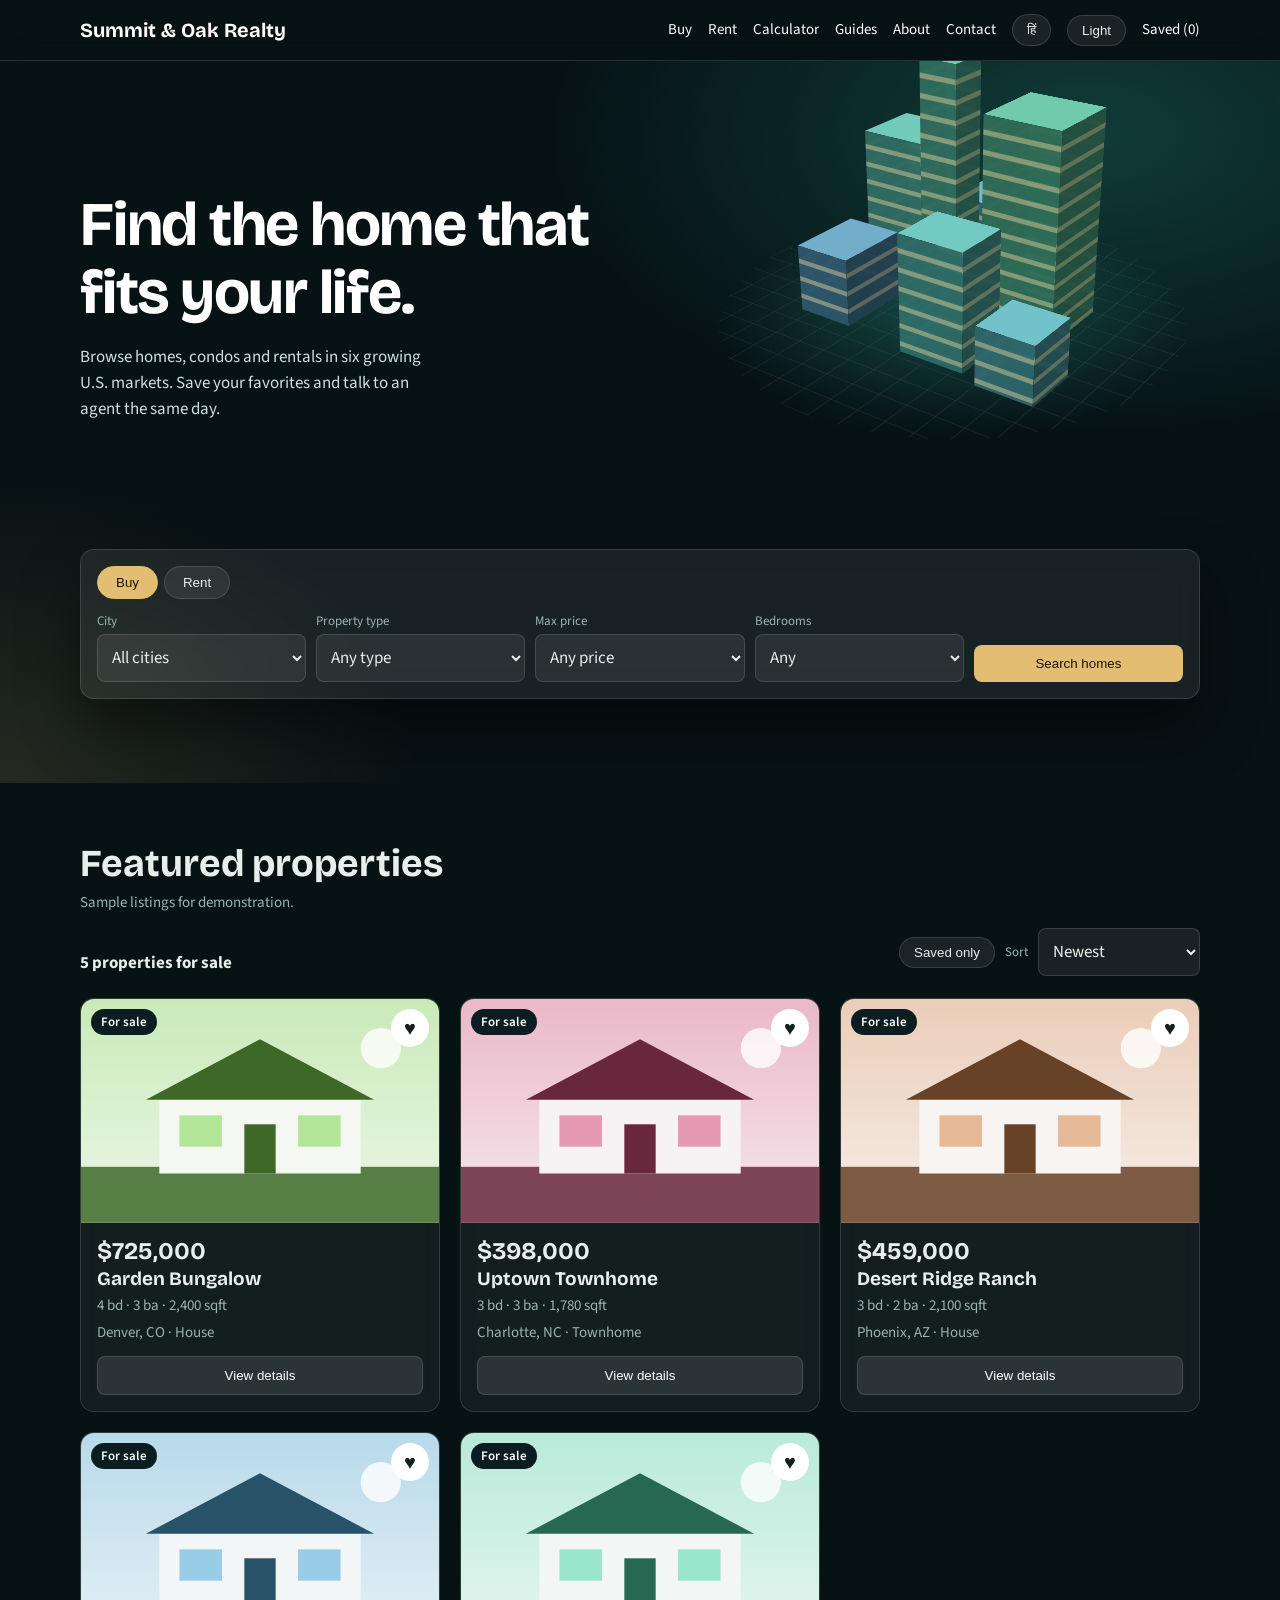
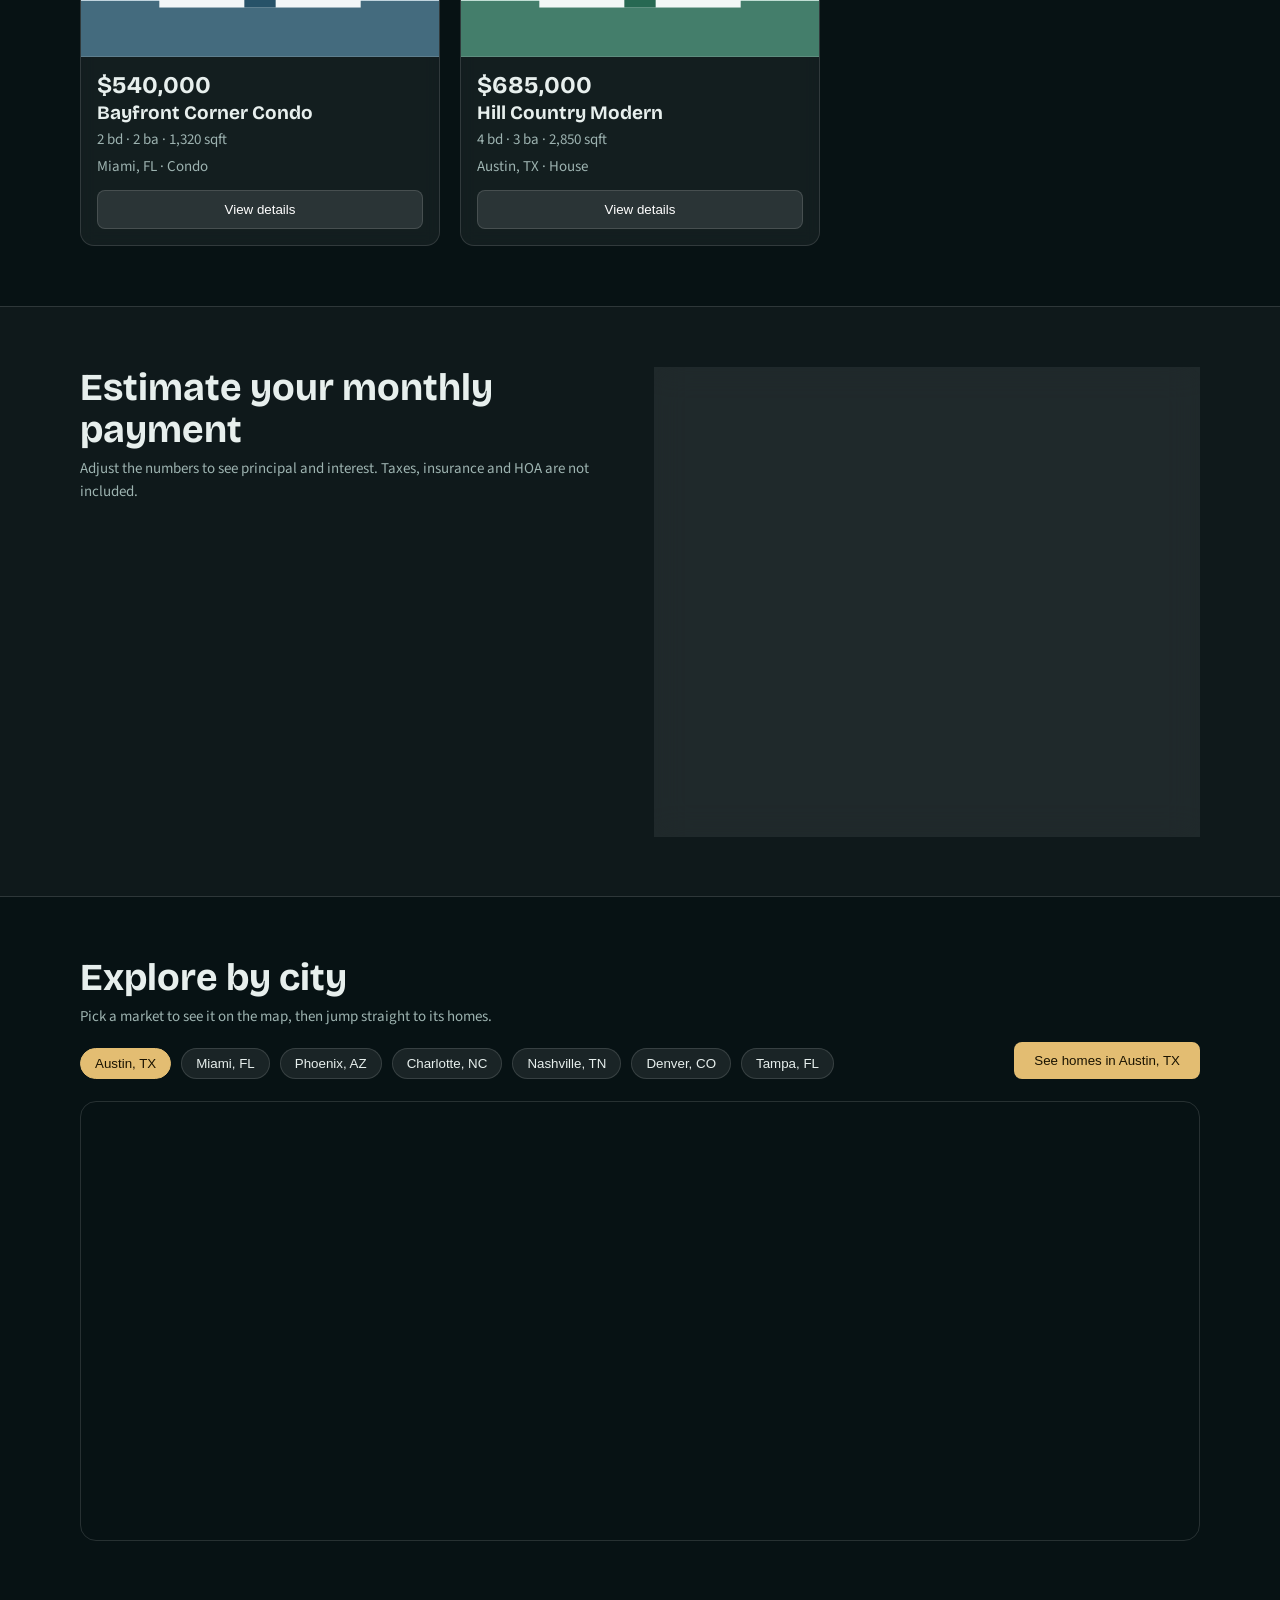
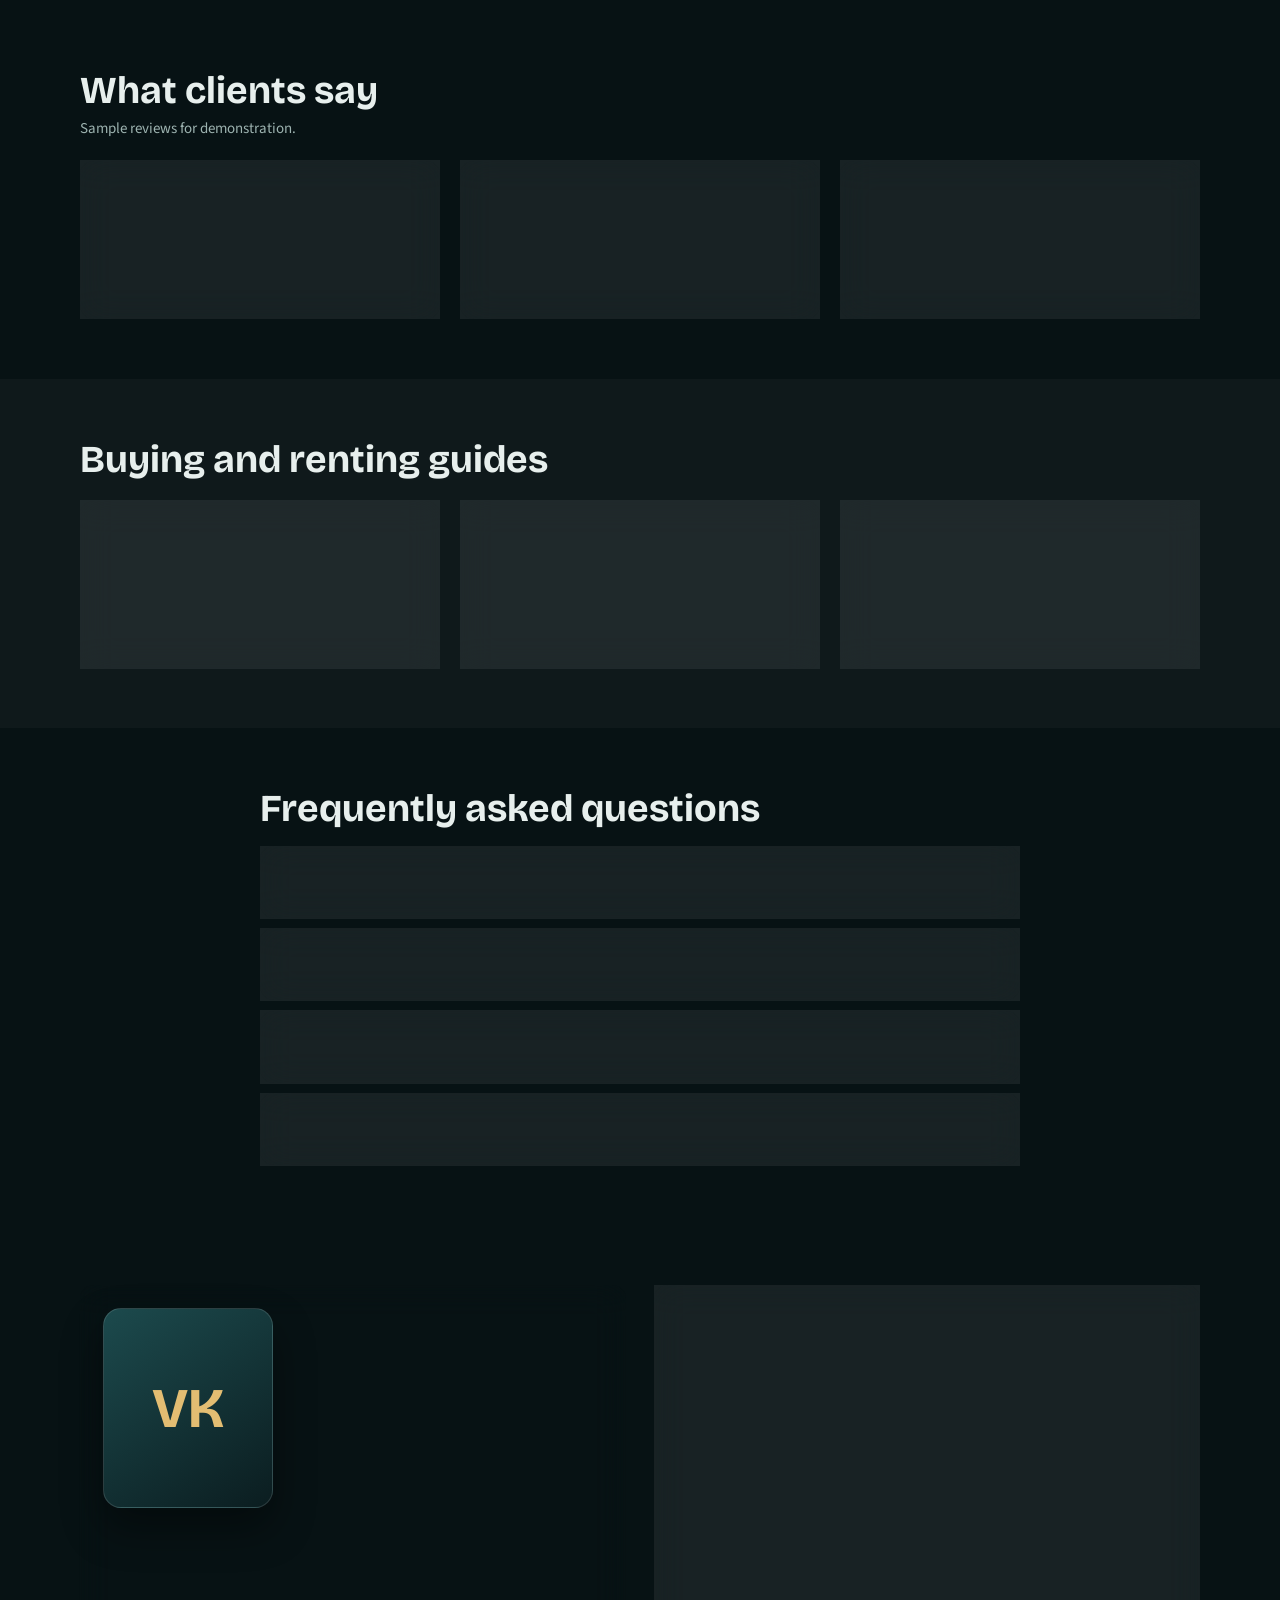
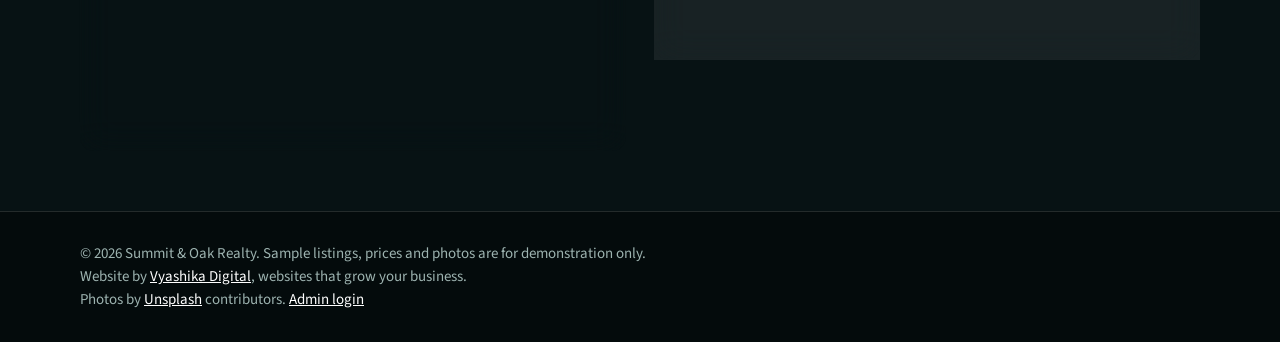
==== commit b63ae98d: "Add files via upload" ====
--- a/index.html
+++ b/index.html
@@ -15,7 +15,7 @@
 </head>
 <body>
 <header><div class="w"><a class="logo" href="#top">Summit &amp; Oak Realty</a>
-<nav><a data-t="nl" class="h" href="#listings">Listings</a><a data-t="nm" class="h" href="#map">Map</a><a data-t="nc" class="h" href="#calc">Mortgage calculator</a><a data-t="nt" class="h" href="#contact">Contact</a><button class="chip" id="lng" aria-label="Switch language">हिं</button><button class="chip" id="thm" aria-label="Switch light or dark theme">Theme</button><a href="#listings" id="savedNav">Saved (0)</a></nav></div></header>
+<nav><a class="nv" href="listings.html?m=buy">Buy</a><a class="nv" href="listings.html?m=rent">Rent</a><a class="nv" href="calculator.html">Calculator</a><a class="nv" href="guides.html">Guides</a><a class="nv" href="about.html">About</a><a class="nv" href="contact.html">Contact</a><button class="chip" id="lng" aria-label="Switch language">हिं</button><button class="chip" id="thm" aria-label="Switch light or dark theme">Theme</button><a href="#listings" id="savedNav">Saved (0)</a></nav></div></header>
 
 <main id="top">
 <div class="hero"><div class="w">
--- a/style.css
+++ b/style.css
@@ -111,3 +111,17 @@
 [data-theme=light] dialog{background:#fff}
 [data-theme=light] .agent a,[data-theme=light] .out{color:#0f3d3e}
 [data-theme=light] footer{background:#14201f;color:#b9c7c4}
+
+header .w{height:auto;min-height:60px;flex-wrap:wrap;padding-top:8px;padding-bottom:8px}
+nav{flex-wrap:wrap;gap:6px 16px}
+nav a[aria-current=page]{color:var(--amber);font-weight:600}
+.fg3{display:grid;grid-template-columns:repeat(auto-fit,minmax(220px,1fr));gap:24px}
+.wab{position:fixed;right:16px;bottom:16px;z-index:9;background:#25d366;color:#06310f;font-weight:700;padding:12px 18px;border-radius:99px;text-decoration:none;box-shadow:0 10px 26px rgba(0,0,0,.35)}
+.tray{position:fixed;left:16px;bottom:16px;z-index:9;display:flex;gap:10px;align-items:center;background:#0d2024;color:#e7efed;border:1px solid var(--line);padding:10px 14px;border-radius:14px}
+.tray[hidden]{display:none}
+.gal img{width:100%;height:clamp(240px,45vw,460px);object-fit:cover;border-radius:16px;display:block}
+.thumbs{display:flex;gap:8px;margin-top:10px;flex-wrap:wrap}.thumbs button{border:1px solid var(--line);background:none;padding:0;border-radius:8px;overflow:hidden;cursor:pointer;width:84px;height:60px}.thumbs img{width:100%;height:100%;object-fit:cover;display:block}
+.specs{display:flex;gap:12px}.specs div{flex:1;background:var(--card);border:1px solid var(--line);border-radius:12px;padding:10px;text-align:center}.specs b{display:block;font:700 22px "Bricolage Grotesque"}.specs span{color:var(--mute);font-size:14px}
+.steps{padding-left:22px;display:grid;gap:12px;margin-top:12px}
+.tb{width:100%;border-collapse:collapse}.tb td,.tb th{padding:10px 8px;border-bottom:1px solid var(--line);text-align:left;font-size:15px}.scr{overflow-x:auto}.sm{padding:6px 12px;font-size:14px}
+.btn:disabled{opacity:.5;cursor:not-allowed}
